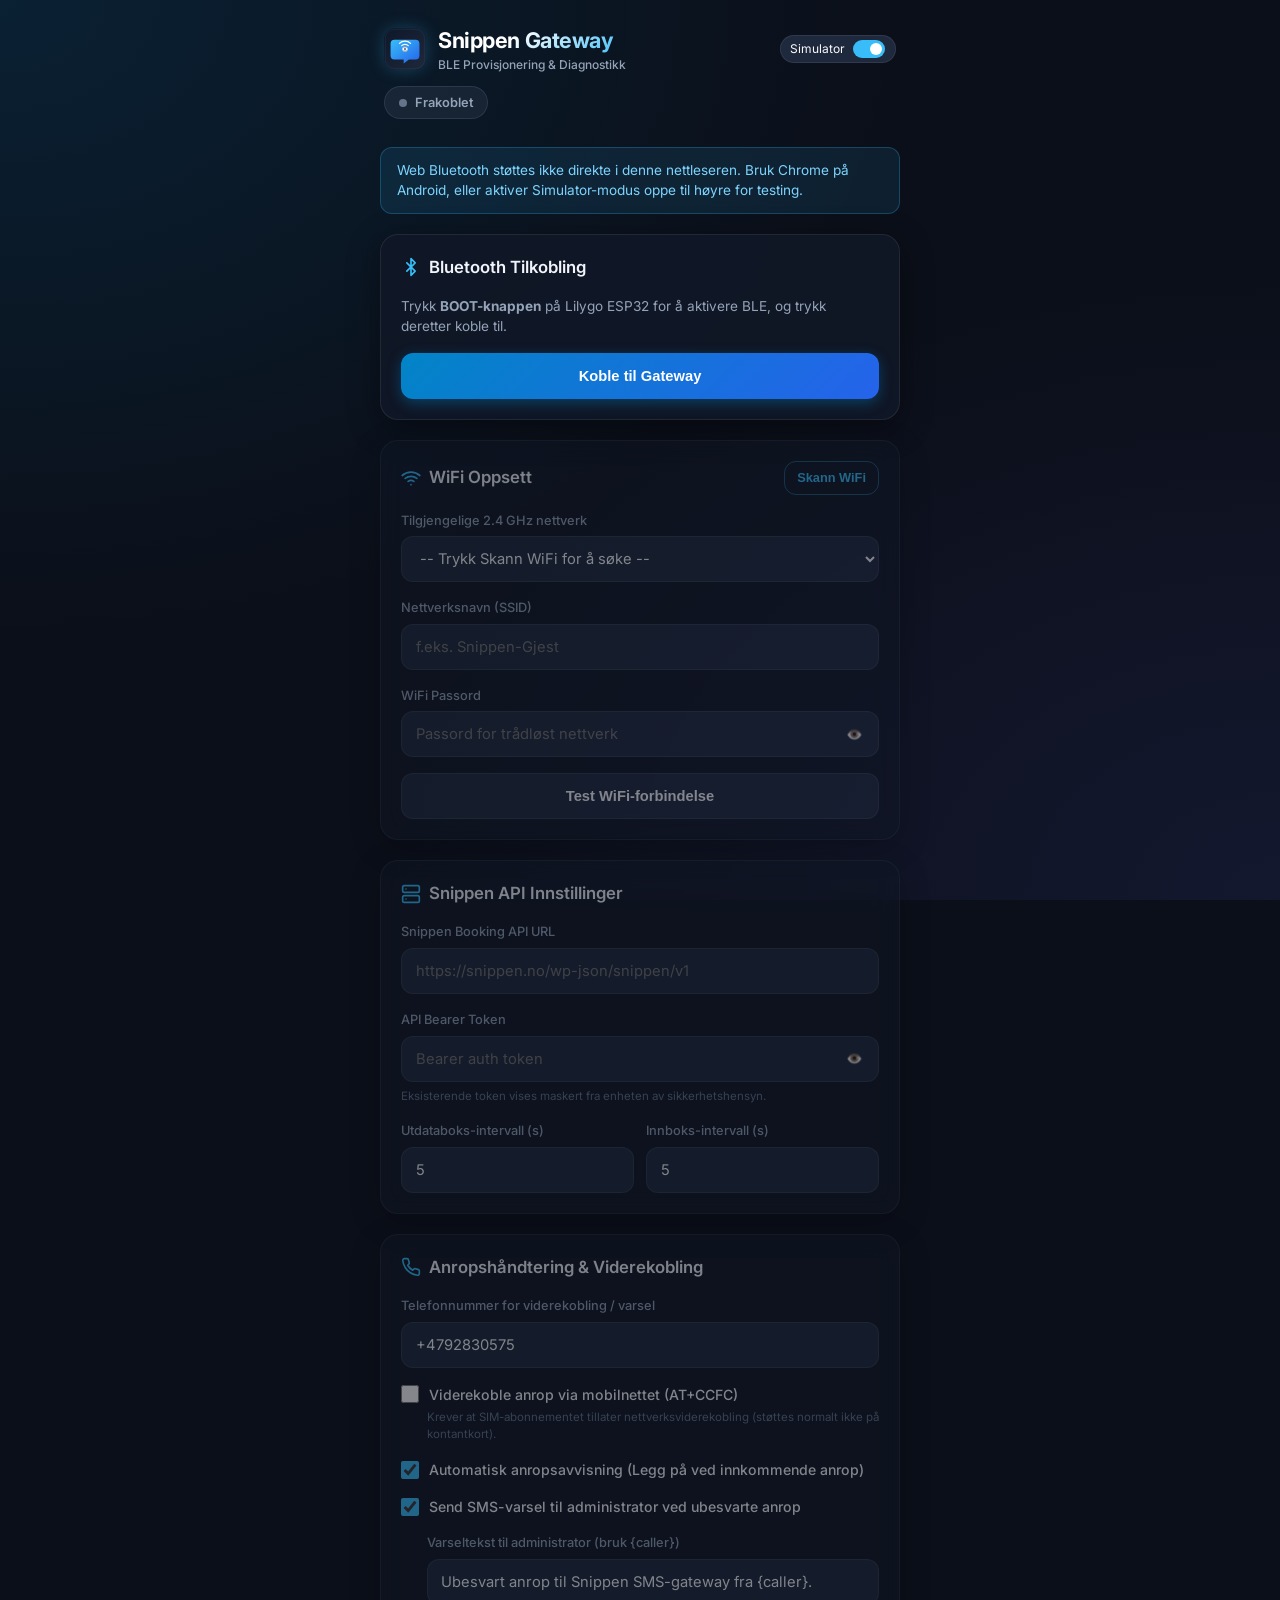
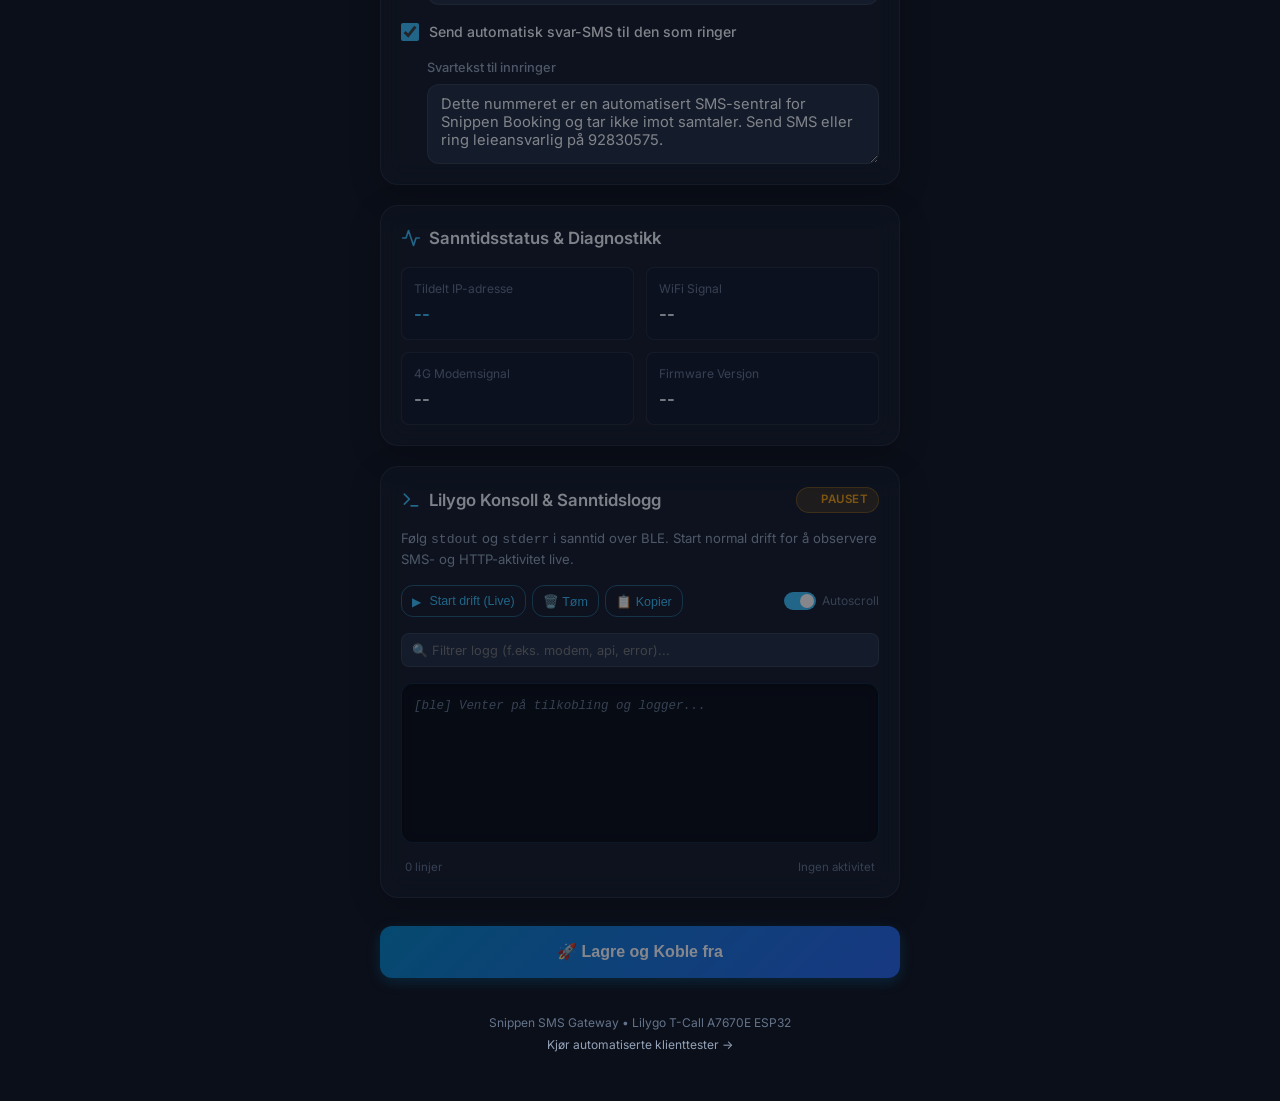
==== tools/web-config/index.html @ a87c0020 "(#113) Implement automatic call rejection and SMS alerts with Web Configurator support Add automatic" ====
<!DOCTYPE html>
<html lang="no">
<head>
  <meta charset="UTF-8">
  <meta name="viewport" content="width=device-width, initial-scale=1.0, maximum-scale=1.0, user-scalable=no">
  <meta name="theme-color" content="#0284c7">
  <meta name="description" content="Bluetooth Low Energy konfigurasjon og diagnostikk for Snippen SMS Gateway (Lilygo ESP32)">
  <meta name="apple-mobile-web-app-capable" content="yes">
  <meta name="apple-mobile-web-app-status-bar-style" content="black-translucent">
  <link rel="manifest" href="manifest.json">
  <link rel="icon" type="image/svg+xml" href="assets/icon.svg">
  <link rel="apple-touch-icon" href="assets/icon.svg">

  <link rel="preconnect" href="https://fonts.googleapis.com">
  <link rel="preconnect" href="https://fonts.gstatic.com" crossorigin>
  <link href="https://fonts.googleapis.com/css2?family=Inter:wght@400;500;600;700&display=swap" rel="stylesheet">

  <link rel="stylesheet" href="css/styles.css?v=0.31.5">
  <title>Snippen SMS Gateway | Konfigurasjon</title>
</head>
<body>

  <main class="app-container">
    <!-- Header -->
    <header class="app-header">
      <div class="header-top">
        <div class="brand">
          <img src="assets/icon.svg" alt="Snippen Logo" class="brand-icon">
          <div>
            <h1 class="brand-title">Snippen Gateway</h1>
            <div class="brand-subtitle">BLE Provisjonering & Diagnostikk</div>
          </div>
        </div>

        <!-- Simulator Mode Toggle -->
        <div class="mode-toggle-wrapper" title="Veksle mellom ekte Bluetooth og simulator">
          <span>Simulator</span>
          <label class="switch" for="simulator-toggle">
            <input type="checkbox" id="simulator-toggle">
            <span class="slider"></span>
          </label>
        </div>
      </div>

      <div class="status-pill disconnected" id="connection-pill">
        <span class="status-dot"></span>
        <span id="connection-label">Frakoblet</span>
      </div>
    </header>

    <!-- Global Feedback Banner -->
    <div id="feedback-banner" class="feedback-box">
      <span id="feedback-text">Melding</span>
    </div>

    <!-- Card 1: Connection -->
    <section class="card" id="card-connection">
      <div class="card-header">
        <h2 class="card-title">
          <svg width="20" height="20" viewBox="0 0 24 24" fill="none" stroke="currentColor" stroke-width="2" stroke-linecap="round" stroke-linejoin="round">
            <path d="M7 7l10 10-5 5V2l5 5L7 17"></path>
          </svg>
          Bluetooth Tilkobling
        </h2>
        <span id="device-mac" style="font-size: 0.75rem; color: var(--text-muted);"></span>
      </div>

      <p style="font-size: 0.85rem; color: var(--text-secondary);">
        Trykk <strong>BOOT-knappen</strong> på Lilygo ESP32 for å aktivere BLE, og trykk deretter koble til.
      </p>

      <div class="btn-row">
        <button type="button" class="btn btn-primary" id="btn-connect">
          <span class="spinner" id="spinner-connect"></span>
          <span id="btn-connect-text">Koble til Gateway</span>
        </button>
        <button type="button" class="btn btn-danger" id="btn-disconnect" style="display: none;">
          Koble fra
        </button>
      </div>
    </section>

    <!-- Card 2: WiFi Settings -->
    <section class="card" id="card-wifi" style="opacity: 0.5; pointer-events: none;">
      <div class="card-header">
        <h2 class="card-title">
          <svg width="20" height="20" viewBox="0 0 24 24" fill="none" stroke="currentColor" stroke-width="2" stroke-linecap="round" stroke-linejoin="round">
            <path d="M5 12.55a11 11 0 0 1 14.08 0"></path>
            <path d="M1.42 9a16 16 0 0 1 21.16 0"></path>
            <path d="M8.53 16.11a6 6 0 0 1 6.95 0"></path>
            <line x1="12" y1="20" x2="12.01" y2="20"></line>
          </svg>
          WiFi Oppsett
        </h2>
        <button type="button" class="btn btn-outline" id="btn-scan-wifi" style="height: 34px; padding: 0 0.75rem; font-size: 0.8rem;">
          <span class="spinner" id="spinner-scan"></span>
          <span>Skann WiFi</span>
        </button>
      </div>

      <div class="form-group">
        <label for="wifi-ssid-select">Tilgjengelige 2.4 GHz nettverk</label>
        <select id="wifi-ssid-select">
          <option value="">-- Trykk Skann WiFi for å søke --</option>
        </select>
      </div>

      <div class="form-group">
        <label for="wifi-ssid-manual">Nettverksnavn (SSID)</label>
        <input type="text" id="wifi-ssid-manual" placeholder="f.eks. Snippen-Gjest">
      </div>

      <div class="form-group">
        <label for="wifi-password">WiFi Passord</label>
        <div class="input-wrapper">
          <input type="password" id="wifi-password" placeholder="Passord for trådløst nettverk">
          <button type="button" class="toggle-password-btn" id="btn-toggle-wifi-pw" title="Vis/skjul passord">
            👁️
          </button>
        </div>
      </div>

      <button type="button" class="btn btn-secondary" id="btn-test-wifi">
        <span class="spinner" id="spinner-test"></span>
        <span>Test WiFi-forbindelse</span>
      </button>

      <div id="wifi-test-feedback" class="feedback-box">
        <span id="wifi-test-text"></span>
      </div>
    </section>

    <!-- Card 3: Gateway & API Settings -->
    <section class="card" id="card-api" style="opacity: 0.5; pointer-events: none;">
      <div class="card-header">
        <h2 class="card-title">
          <svg width="20" height="20" viewBox="0 0 24 24" fill="none" stroke="currentColor" stroke-width="2" stroke-linecap="round" stroke-linejoin="round">
            <rect x="2" y="2" width="20" height="8" rx="2" ry="2"></rect>
            <rect x="2" y="14" width="20" height="8" rx="2" ry="2"></rect>
            <line x1="6" y1="6" x2="6.01" y2="6"></line>
            <line x1="6" y1="18" x2="6.01" y2="18"></line>
          </svg>
          Snippen API Innstillinger
        </h2>
      </div>

      <div class="form-group">
        <label for="api-base-url">Snippen Booking API URL</label>
        <input type="text" id="api-base-url" placeholder="https://snippen.no/wp-json/snippen/v1">
      </div>

      <div class="form-group">
        <label for="api-token">API Bearer Token</label>
        <div class="input-wrapper">
          <input type="password" id="api-token" placeholder="Bearer auth token">
          <button type="button" class="toggle-password-btn" id="btn-toggle-api-token" title="Vis/skjul token">
            👁️
          </button>
        </div>
        <small style="font-size: 0.72rem; color: var(--text-muted);">
          Eksisterende token vises maskert fra enheten av sikkerhetshensyn.
        </small>
      </div>

      <div class="btn-row">
        <div class="form-group" style="flex: 1;">
          <label for="poll-interval">Utdataboks-intervall (s)</label>
          <input type="number" id="poll-interval" min="2" max="60" value="5">
        </div>
        <div class="form-group" style="flex: 1;">
          <label for="inbox-interval">Innboks-intervall (s)</label>
          <input type="number" id="inbox-interval" min="2" max="60" value="5">
        </div>
      </div>
    </section>

    <!-- Card 4: Call Handling & Forwarding -->
    <section class="card" id="card-calls" style="opacity: 0.5; pointer-events: none;">
      <div class="card-header">
        <h2 class="card-title">
          <svg width="20" height="20" viewBox="0 0 24 24" fill="none" stroke="currentColor" stroke-width="2" stroke-linecap="round" stroke-linejoin="round">
            <path d="M22 16.92v3a2 2 0 0 1-2.18 2 19.79 19.79 0 0 1-8.63-3.07 19.5 19.5 0 0 1-6-6 19.79 19.79 0 0 1-3.07-8.67A2 2 0 0 1 4.11 2h3a2 2 0 0 1 2 1.72 12.84 12.84 0 0 0 .7 2.81 2 2 0 0 1-.45 2.11L8.09 9.91a16 16 0 0 0 6 6l1.27-1.27a2 2 0 0 1 2.11-.45 12.84 12.84 0 0 0 2.81.7A2 2 0 0 1 22 16.92z"></path>
          </svg>
          Anropshåndtering & Viderekobling
        </h2>
      </div>

      <div class="form-group">
        <label for="call-forwarding-number">Telefonnummer for viderekobling / varsel</label>
        <input type="tel" id="call-forwarding-number" placeholder="+4792830575" value="+4792830575">
      </div>

      <div class="form-group" style="gap: 0.25rem;">
        <label class="checkbox-label" for="call-forwarding-enabled">
          <input type="checkbox" id="call-forwarding-enabled">
          <span>Viderekoble anrop via mobilnettet (AT+CCFC)</span>
        </label>
        <small style="font-size: 0.72rem; color: var(--text-muted); margin-left: 1.6rem;">
          Krever at SIM-abonnementet tillater nettverksviderekobling (støttes normalt ikke på kontantkort).
        </small>
      </div>

      <div class="form-group">
        <label class="checkbox-label" for="call-reject-enabled">
          <input type="checkbox" id="call-reject-enabled" checked>
          <span>Automatisk anropsavvisning (Legg på ved innkommende anrop)</span>
        </label>
      </div>

      <div class="form-group">
        <label class="checkbox-label" for="call-notify-admin-enabled">
          <input type="checkbox" id="call-notify-admin-enabled" checked>
          <span>Send SMS-varsel til administrator ved ubesvarte anrop</span>
        </label>
      </div>

      <div class="form-group" style="margin-left: 1.6rem;">
        <label for="call-notify-admin-text">Varseltekst til administrator (bruk {caller})</label>
        <input type="text" id="call-notify-admin-text" value="Ubesvart anrop til Snippen SMS-gateway fra {caller}.">
      </div>

      <div class="form-group">
        <label class="checkbox-label" for="call-reply-caller-enabled">
          <input type="checkbox" id="call-reply-caller-enabled" checked>
          <span>Send automatisk svar-SMS til den som ringer</span>
        </label>
      </div>

      <div class="form-group" style="margin-left: 1.6rem;">
        <label for="call-reply-caller-text">Svartekst til innringer</label>
        <textarea id="call-reply-caller-text" rows="3">Dette nummeret er en automatisert SMS-sentral for Snippen Booking og tar ikke imot samtaler. Send SMS eller ring leieansvarlig på 92830575.</textarea>
      </div>
    </section>

    <!-- Card 5: Telemetry -->
    <section class="card" id="card-telemetry" style="opacity: 0.5; pointer-events: none;">
      <div class="card-header">
        <h2 class="card-title">
          <svg width="20" height="20" viewBox="0 0 24 24" fill="none" stroke="currentColor" stroke-width="2" stroke-linecap="round" stroke-linejoin="round">
            <polyline points="22 12 18 12 15 21 9 3 6 12 2 12"></polyline>
          </svg>
          Sanntidsstatus & Diagnostikk
        </h2>
      </div>

      <div class="telemetry-grid">
        <div class="metric-card">
          <span class="metric-label">Tildelt IP-adresse</span>
          <span class="metric-val highlight" id="tel-ip">--</span>
        </div>
        <div class="metric-card">
          <span class="metric-label">WiFi Signal</span>
          <span class="metric-val" id="tel-wifi-rssi">--</span>
        </div>
        <div class="metric-card">
          <span class="metric-label">4G Modemsignal</span>
          <span class="metric-val" id="tel-cellular">--</span>
        </div>
        <div class="metric-card">
          <span class="metric-label">Firmware Versjon</span>
          <span class="metric-val" id="tel-version">--</span>
        </div>
      </div>
    </section>

    <!-- Card 5: Live Console & Logs -->
    <section class="card" id="card-console" style="opacity: 0.5; pointer-events: none;">
      <div class="card-header">
        <h2 class="card-title">
          <svg width="20" height="20" viewBox="0 0 24 24" fill="none" stroke="currentColor" stroke-width="2" stroke-linecap="round" stroke-linejoin="round">
            <polyline points="4 17 10 11 4 5"></polyline>
            <line x1="12" y1="19" x2="20" y2="19"></line>
          </svg>
          Lilygo Konsoll & Sanntidslogg
        </h2>
        <div class="console-status-pill" id="operations-status-pill">
          <span class="status-dot"></span>
          <span id="operations-status-label">Pauset</span>
        </div>
      </div>

      <p style="font-size: 0.82rem; color: var(--text-secondary); margin: 0;">
        Følg <code>stdout</code> og <code>stderr</code> i sanntid over BLE. Start normal drift for å observere SMS- og HTTP-aktivitet live.
      </p>

      <!-- Console Control Toolbar -->
      <div class="console-toolbar">
        <div class="btn-group-sm">
          <button type="button" class="btn btn-outline btn-sm" id="btn-toggle-operations" title="Start eller pause full gateway-drift i bakgrunnen">
            <span id="btn-operations-icon">▶</span>
            <span id="btn-operations-text">Start drift (Live)</span>
          </button>
          <button type="button" class="btn btn-outline btn-sm" id="btn-clear-logs" title="Tøm konsollvindu">
            🗑️ Tøm
          </button>
          <button type="button" class="btn btn-outline btn-sm" id="btn-copy-logs" title="Kopier logg til utklippstavle">
            📋 Kopier
          </button>
        </div>

        <div class="console-toggle-wrapper">
          <label class="switch switch-sm" for="autoscroll-toggle" title="Automatisk rulling til bunnen ved nye logglinjer">
            <input type="checkbox" id="autoscroll-toggle" checked>
            <span class="slider round"></span>
          </label>
          <span style="font-size: 0.75rem; color: var(--text-muted);">Autoscroll</span>
        </div>
      </div>

      <!-- Filter bar -->
      <div class="console-filter-wrapper">
        <input type="text" id="log-filter-input" class="console-filter-input" placeholder="🔍 Filtrer logg (f.eks. modem, api, error)...">
      </div>

      <!-- Terminal window -->
      <div class="terminal-box" id="terminal-container">
        <pre class="terminal-content" id="terminal-log-output"><span class="log-line log-dim">[ble] Venter på tilkobling og logger...</span></pre>
      </div>
      <div class="terminal-footer">
        <span id="log-counter" style="font-size: 0.72rem; color: var(--text-muted);">0 linjer</span>
        <span id="log-last-activity" style="font-size: 0.72rem; color: var(--text-muted);">Ingen aktivitet</span>
      </div>
    </section>

    <!-- Action Bar -->
    <div id="action-bar" style="opacity: 0.5; pointer-events: none; margin-top: 0.5rem;">
      <button type="button" class="btn btn-primary btn-block" id="btn-apply-exit" style="height: 52px; font-size: 1rem;">
        <span class="spinner" id="spinner-apply"></span>
        <span>🚀 Lagre og Koble fra</span>
      </button>
    </div>

    <footer class="app-footer">
      <p>Snippen SMS Gateway &bull; Lilygo T-Call A7670E ESP32</p>
      <p style="margin-top: 0.25rem;">
        <a href="test/test.html" target="_blank">Kjør automatiserte klienttester &rarr;</a>
      </p>
    </footer>
  </main>

  <script type="module" src="js/app.js?v=0.31.5"></script>
</body>
</html>
---- tools/web-config/css/styles.css ----
:root {
  --bg-main: #0b0f19;
  --bg-card: rgba(17, 24, 39, 0.85);
  --bg-card-hover: rgba(24, 32, 51, 0.95);
  --bg-input: #1f293d;
  --border-subtle: rgba(255, 255, 255, 0.08);
  --border-focus: #38bdf8;

  --text-primary: #f8fafc;
  --text-secondary: #94a3b8;
  --text-muted: #64748b;

  --accent-blue: #0284c7;
  --accent-cyan: #38bdf8;
  --accent-cyan-glow: rgba(56, 189, 248, 0.25);
  --success: #10b981;
  --success-bg: rgba(16, 185, 129, 0.15);
  --warning: #f59e0b;
  --warning-bg: rgba(245, 158, 11, 0.15);
  --danger: #ef4444;
  --danger-bg: rgba(239, 68, 68, 0.15);

  --radius-sm: 8px;
  --radius-md: 12px;
  --radius-lg: 18px;
  --radius-full: 9999px;

  --shadow-card: 0 8px 32px 0 rgba(0, 0, 0, 0.37);
  --shadow-btn: 0 4px 14px 0 rgba(2, 132, 199, 0.39);
  --transition-fast: 0.2s cubic-bezier(0.4, 0, 0.2, 1);
}

* {
  box-sizing: border-box;
  margin: 0;
  padding: 0;
  -webkit-tap-highlight-color: transparent;
}

body {
  font-family: 'Inter', -apple-system, BlinkMacSystemFont, 'Segoe UI', Roboto, sans-serif;
  background-color: var(--bg-main);
  background-image:
    radial-gradient(at 0% 0%, rgba(2, 132, 199, 0.15) 0px, transparent 50%),
    radial-gradient(at 100% 100%, rgba(99, 102, 241, 0.1) 0px, transparent 50%);
  background-attachment: fixed;
  color: var(--text-primary);
  min-height: 100vh;
  display: flex;
  flex-direction: column;
  align-items: center;
  padding: 1rem 1rem 3rem 1rem;
  line-height: 1.5;
}

.app-container {
  width: 100%;
  max-width: 520px;
  display: flex;
  flex-direction: column;
  gap: 1.25rem;
}

/* Header */
.app-header {
  display: flex;
  flex-direction: column;
  gap: 0.75rem;
  padding: 0.5rem 0.25rem;
}

.header-top {
  display: flex;
  justify-content: space-between;
  align-items: center;
}

.brand {
  display: flex;
  align-items: center;
  gap: 0.75rem;
}

.brand-icon {
  width: 42px;
  height: 42px;
  border-radius: var(--radius-md);
  box-shadow: 0 0 16px var(--accent-cyan-glow);
}

.brand-title {
  font-size: 1.35rem;
  font-weight: 700;
  letter-spacing: -0.02em;
  background: linear-gradient(135deg, #ffffff 40%, var(--accent-cyan));
  -webkit-background-clip: text;
  background-clip: text;
  -webkit-text-fill-color: transparent;
}

.brand-subtitle {
  font-size: 0.75rem;
  color: var(--text-secondary);
  font-weight: 500;
}

/* Mode Switcher Toggle */
.mode-toggle-wrapper {
  display: flex;
  align-items: center;
  gap: 0.5rem;
  background: var(--bg-input);
  padding: 0.25rem 0.6rem;
  border-radius: var(--radius-full);
  border: 1px solid var(--border-subtle);
  font-size: 0.75rem;
}

.switch {
  position: relative;
  display: inline-block;
  width: 32px;
  height: 18px;
}

.switch input {
  opacity: 0;
  width: 0;
  height: 0;
}

.slider {
  position: absolute;
  cursor: pointer;
  top: 0; left: 0; right: 0; bottom: 0;
  background-color: var(--text-muted);
  transition: var(--transition-fast);
  border-radius: var(--radius-full);
}

.slider:before {
  position: absolute;
  content: "";
  height: 12px;
  width: 12px;
  left: 3px;
  bottom: 3px;
  background-color: white;
  transition: var(--transition-fast);
  border-radius: 50%;
}

input:checked + .slider {
  background-color: var(--accent-cyan);
}

input:checked + .slider:before {
  transform: translateX(14px);
}

/* Status Banner */
.status-pill {
  display: inline-flex;
  align-items: center;
  gap: 0.5rem;
  padding: 0.35rem 0.85rem;
  border-radius: var(--radius-full);
  font-size: 0.8rem;
  font-weight: 600;
  width: fit-content;
  border: 1px solid transparent;
}

.status-dot {
  width: 8px;
  height: 8px;
  border-radius: 50%;
}

.status-pill.disconnected {
  background: rgba(100, 116, 139, 0.15);
  color: var(--text-secondary);
  border-color: rgba(100, 116, 139, 0.25);
}
.status-pill.disconnected .status-dot { background: var(--text-muted); }

.status-pill.connecting {
  background: var(--warning-bg);
  color: #fcd34d;
  border-color: rgba(245, 158, 11, 0.3);
}
.status-pill.connecting .status-dot {
  background: var(--warning);
  animation: pulse 1.5s infinite;
}

.status-pill.connected {
  background: var(--success-bg);
  color: #6ee7b7;
  border-color: rgba(16, 185, 129, 0.3);
}
.status-pill.connected .status-dot {
  background: var(--success);
  box-shadow: 0 0 8px #10b981;
}

@keyframes pulse {
  0%, 100% { opacity: 1; transform: scale(1); }
  50% { opacity: 0.4; transform: scale(0.85); }
}

/* Cards */
.card {
  background: var(--bg-card);
  backdrop-filter: blur(12px);
  -webkit-backdrop-filter: blur(12px);
  border: 1px solid var(--border-subtle);
  border-radius: var(--radius-lg);
  padding: 1.25rem;
  box-shadow: var(--shadow-card);
  display: flex;
  flex-direction: column;
  gap: 1rem;
  transition: border-color var(--transition-fast), background var(--transition-fast);
}

.card-header {
  display: flex;
  justify-content: space-between;
  align-items: center;
}

.card-title {
  font-size: 1.05rem;
  font-weight: 600;
  display: flex;
  align-items: center;
  gap: 0.5rem;
  color: #f1f5f9;
}

.card-title svg {
  color: var(--accent-cyan);
}

/* Form Controls */
.form-group {
  display: flex;
  flex-direction: column;
  gap: 0.4rem;
}

label {
  font-size: 0.8rem;
  font-weight: 500;
  color: var(--text-secondary);
}

.input-wrapper {
  position: relative;
  display: flex;
  align-items: center;
}

input[type="text"],
input[type="password"],
input[type="number"],
input[type="tel"],
textarea,
select {
  width: 100%;
  height: 46px;
  background: var(--bg-input);
  border: 1px solid var(--border-subtle);
  border-radius: var(--radius-md);
  color: var(--text-primary);
  padding: 0 0.85rem;
  font-size: 0.92rem;
  font-family: inherit;
  transition: all var(--transition-fast);
}

textarea {
  height: auto;
  min-height: 80px;
  padding: 0.65rem 0.85rem;
  resize: vertical;
}

input:focus, textarea:focus, select:focus {
  outline: none;
  border-color: var(--border-focus);
  box-shadow: 0 0 0 3px var(--accent-cyan-glow);
}

.checkbox-label {
  display: flex;
  align-items: center;
  gap: 0.65rem;
  font-size: 0.88rem;
  color: var(--text-primary);
  cursor: pointer;
}

.checkbox-label input[type="checkbox"] {
  width: 18px;
  height: 18px;
  accent-color: var(--accent-cyan, #0284c7);
  cursor: pointer;
}

.toggle-password-btn {
  position: absolute;
  right: 8px;
  background: none;
  border: none;
  color: var(--text-muted);
  cursor: pointer;
  padding: 8px;
  display: flex;
  align-items: center;
}

.toggle-password-btn:hover {
  color: var(--text-primary);
}

/* Buttons */
.btn {
  display: inline-flex;
  align-items: center;
  justify-content: center;
  gap: 0.5rem;
  height: 46px;
  padding: 0 1.25rem;
  font-size: 0.92rem;
  font-weight: 600;
  border-radius: var(--radius-md);
  border: none;
  cursor: pointer;
  transition: all var(--transition-fast);
}

.btn-primary {
  background: linear-gradient(135deg, var(--accent-blue), #2563eb);
  color: #ffffff;
  box-shadow: var(--shadow-btn);
}

.btn-primary:hover:not(:disabled) {
  background: linear-gradient(135deg, #0ea5e9, #3b82f6);
  transform: translateY(-1px);
}

.btn-secondary {
  background: var(--bg-input);
  color: var(--text-primary);
  border: 1px solid var(--border-subtle);
}

.btn-secondary:hover:not(:disabled) {
  background: #28354f;
  border-color: rgba(255, 255, 255, 0.15);
}

.btn-outline {
  background: transparent;
  color: var(--accent-cyan);
  border: 1px solid rgba(56, 189, 248, 0.4);
}

.btn-outline:hover:not(:disabled) {
  background: var(--accent-cyan-glow);
  border-color: var(--accent-cyan);
}

.btn-danger {
  background: rgba(239, 68, 68, 0.15);
  color: #fca5a5;
  border: 1px solid rgba(239, 68, 68, 0.3);
}

.btn-danger:hover:not(:disabled) {
  background: rgba(239, 68, 68, 0.25);
}

.btn:disabled {
  opacity: 0.5;
  cursor: not-allowed;
  transform: none !important;
  box-shadow: none !important;
}

.btn-block {
  width: 100%;
}

/* Action Rows */
.btn-row {
  display: flex;
  gap: 0.75rem;
}

.btn-row .btn {
  flex: 1;
}

/* Telemetry Grid */
.telemetry-grid {
  display: grid;
  grid-template-columns: 1fr 1fr;
  gap: 0.75rem;
}

.metric-card {
  background: rgba(15, 23, 42, 0.6);
  border: 1px solid var(--border-subtle);
  border-radius: var(--radius-sm);
  padding: 0.75rem;
  display: flex;
  flex-direction: column;
  gap: 0.25rem;
}

.metric-label {
  font-size: 0.75rem;
  color: var(--text-muted);
}

.metric-val {
  font-size: 1.05rem;
  font-weight: 700;
  color: #e2e8f0;
}

.metric-val.highlight {
  color: var(--accent-cyan);
}

/* RSSI Signal Bars */
.rssi-bars {
  display: inline-flex;
  align-items: flex-end;
  gap: 2px;
  height: 14px;
}

.rssi-bar {
  width: 3px;
  background: var(--text-muted);
  border-radius: 1px;
}
.rssi-bar:nth-child(1) { height: 4px; }
.rssi-bar:nth-child(2) { height: 7px; }
.rssi-bar:nth-child(3) { height: 10px; }
.rssi-bar:nth-child(4) { height: 14px; }

.rssi-bars.lvl-1 .rssi-bar:nth-child(1) { background: var(--success); }
.rssi-bars.lvl-2 .rssi-bar:nth-child(1),
.rssi-bars.lvl-2 .rssi-bar:nth-child(2) { background: var(--success); }
.rssi-bars.lvl-3 .rssi-bar:nth-child(1),
.rssi-bars.lvl-3 .rssi-bar:nth-child(2),
.rssi-bars.lvl-3 .rssi-bar:nth-child(3) { background: var(--success); }
.rssi-bars.lvl-4 .rssi-bar { background: var(--success); }

/* Notice / Feedback Banner */
.feedback-box {
  padding: 0.75rem 1rem;
  border-radius: var(--radius-md);
  font-size: 0.85rem;
  display: none;
  align-items: center;
  gap: 0.5rem;
}

.feedback-box.show {
  display: flex;
}

.feedback-box.info {
  background: rgba(56, 189, 248, 0.1);
  color: #7dd3fc;
  border: 1px solid rgba(56, 189, 248, 0.25);
}

.feedback-box.success {
  background: var(--success-bg);
  color: #6ee7b7;
  border: 1px solid rgba(16, 185, 129, 0.25);
}

.feedback-box.error {
  background: var(--danger-bg);
  color: #fca5a5;
  border: 1px solid rgba(239, 68, 68, 0.25);
}

/* Spinner */
.spinner {
  width: 16px;
  height: 16px;
  border: 2px solid rgba(255, 255, 255, 0.3);
  border-top-color: #ffffff;
  border-radius: 50%;
  animation: spin 0.8s linear infinite;
  display: none;
}

.spinner.active {
  display: inline-block;
}

@keyframes spin {
  to { transform: rotate(360deg); }
}

/* Footer */
.app-footer {
  text-align: center;
  font-size: 0.75rem;
  color: var(--text-muted);
  margin-top: 1rem;
}

.app-footer a {
  color: var(--text-secondary);
  text-decoration: none;
}

.app-footer a:hover {
  color: var(--accent-cyan);
}

/* Card 5: Console & Terminal Styles */
.console-status-pill {
  display: inline-flex;
  align-items: center;
  gap: 0.4rem;
  padding: 0.2rem 0.6rem;
  border-radius: var(--radius-full);
  font-size: 0.72rem;
  font-weight: 600;
  text-transform: uppercase;
  letter-spacing: 0.05em;
  background: rgba(245, 158, 11, 0.15);
  color: var(--warning);
  border: 1px solid rgba(245, 158, 11, 0.3);
}

.console-status-pill.running {
  background: var(--success-bg);
  color: var(--success);
  border-color: rgba(16, 185, 129, 0.3);
}

.console-status-pill.running .status-dot {
  background: var(--success);
  box-shadow: 0 0 6px #10b981;
}

.console-toolbar {
  display: flex;
  justify-content: space-between;
  align-items: center;
  flex-wrap: wrap;
  gap: 0.5rem;
}

.btn-group-sm {
  display: flex;
  gap: 0.35rem;
  align-items: center;
}

.btn-sm {
  height: 32px;
  padding: 0 0.65rem;
  font-size: 0.78rem;
  font-weight: 500;
}

.console-toggle-wrapper {
  display: flex;
  align-items: center;
  gap: 0.4rem;
}

.switch-sm {
  width: 32px;
  height: 18px;
}

.switch-sm .slider:before {
  height: 14px;
  width: 14px;
  left: 2px;
  bottom: 2px;
}

.switch-sm input:checked + .slider:before {
  transform: translateX(14px);
}

.console-filter-wrapper {
  width: 100%;
}

.console-filter-input {
  height: 34px !important;
  font-size: 0.8rem !important;
  padding: 0 0.65rem !important;
  border-radius: var(--radius-sm) !important;
}

.terminal-box {
  background: #050811;
  border: 1px solid rgba(56, 189, 248, 0.15);
  border-radius: var(--radius-md);
  box-shadow: inset 0 2px 8px rgba(0, 0, 0, 0.6);
  padding: 0.75rem;
  max-height: 280px;
  min-height: 160px;
  overflow-y: auto;
  overflow-x: hidden;
  font-family: 'Fira Code', 'JetBrains Mono', 'Consolas', monospace;
  font-size: 0.78rem;
  line-height: 1.45;
  scrollbar-width: thin;
  scrollbar-color: rgba(56, 189, 248, 0.3) transparent;
}

.terminal-box::-webkit-scrollbar {
  width: 6px;
}

.terminal-box::-webkit-scrollbar-thumb {
  background: rgba(56, 189, 248, 0.25);
  border-radius: var(--radius-full);
}

.terminal-content {
  margin: 0;
  white-space: pre-wrap;
  word-break: break-word;
  color: #e2e8f0;
}

.log-line {
  display: block;
  padding: 1px 0;
  transition: background 0.1s ease;
}

.log-line:hover {
  background: rgba(255, 255, 255, 0.04);
}

.log-tag {
  display: inline-block;
  padding: 0 4px;
  border-radius: 3px;
  font-weight: 600;
  margin-right: 4px;
}

.log-tag-main { background: rgba(56, 189, 248, 0.15); color: #38bdf8; }
.log-tag-wifi { background: rgba(16, 185, 129, 0.15); color: #34d399; }
.log-tag-modem { background: rgba(168, 85, 247, 0.15); color: #c084fc; }
.log-tag-api { background: rgba(245, 158, 11, 0.15); color: #fbbf24; }
.log-tag-sms { background: rgba(236, 72, 153, 0.15); color: #f472b6; }
.log-tag-ble { background: rgba(59, 130, 246, 0.15); color: #60a5fa; }
.log-tag-heartbeat { background: rgba(14, 165, 233, 0.15); color: #38bdf8; }
.log-tag-error { background: rgba(239, 68, 68, 0.2); color: #f87171; font-weight: 700; }
.log-tag-warn { background: rgba(245, 158, 11, 0.2); color: #fcd34d; font-weight: 600; }

.log-dim {
  color: var(--text-muted);
  font-style: italic;
}

.terminal-footer {
  display: flex;
  justify-content: space-between;
  align-items: center;
  padding: 0 0.25rem;
}
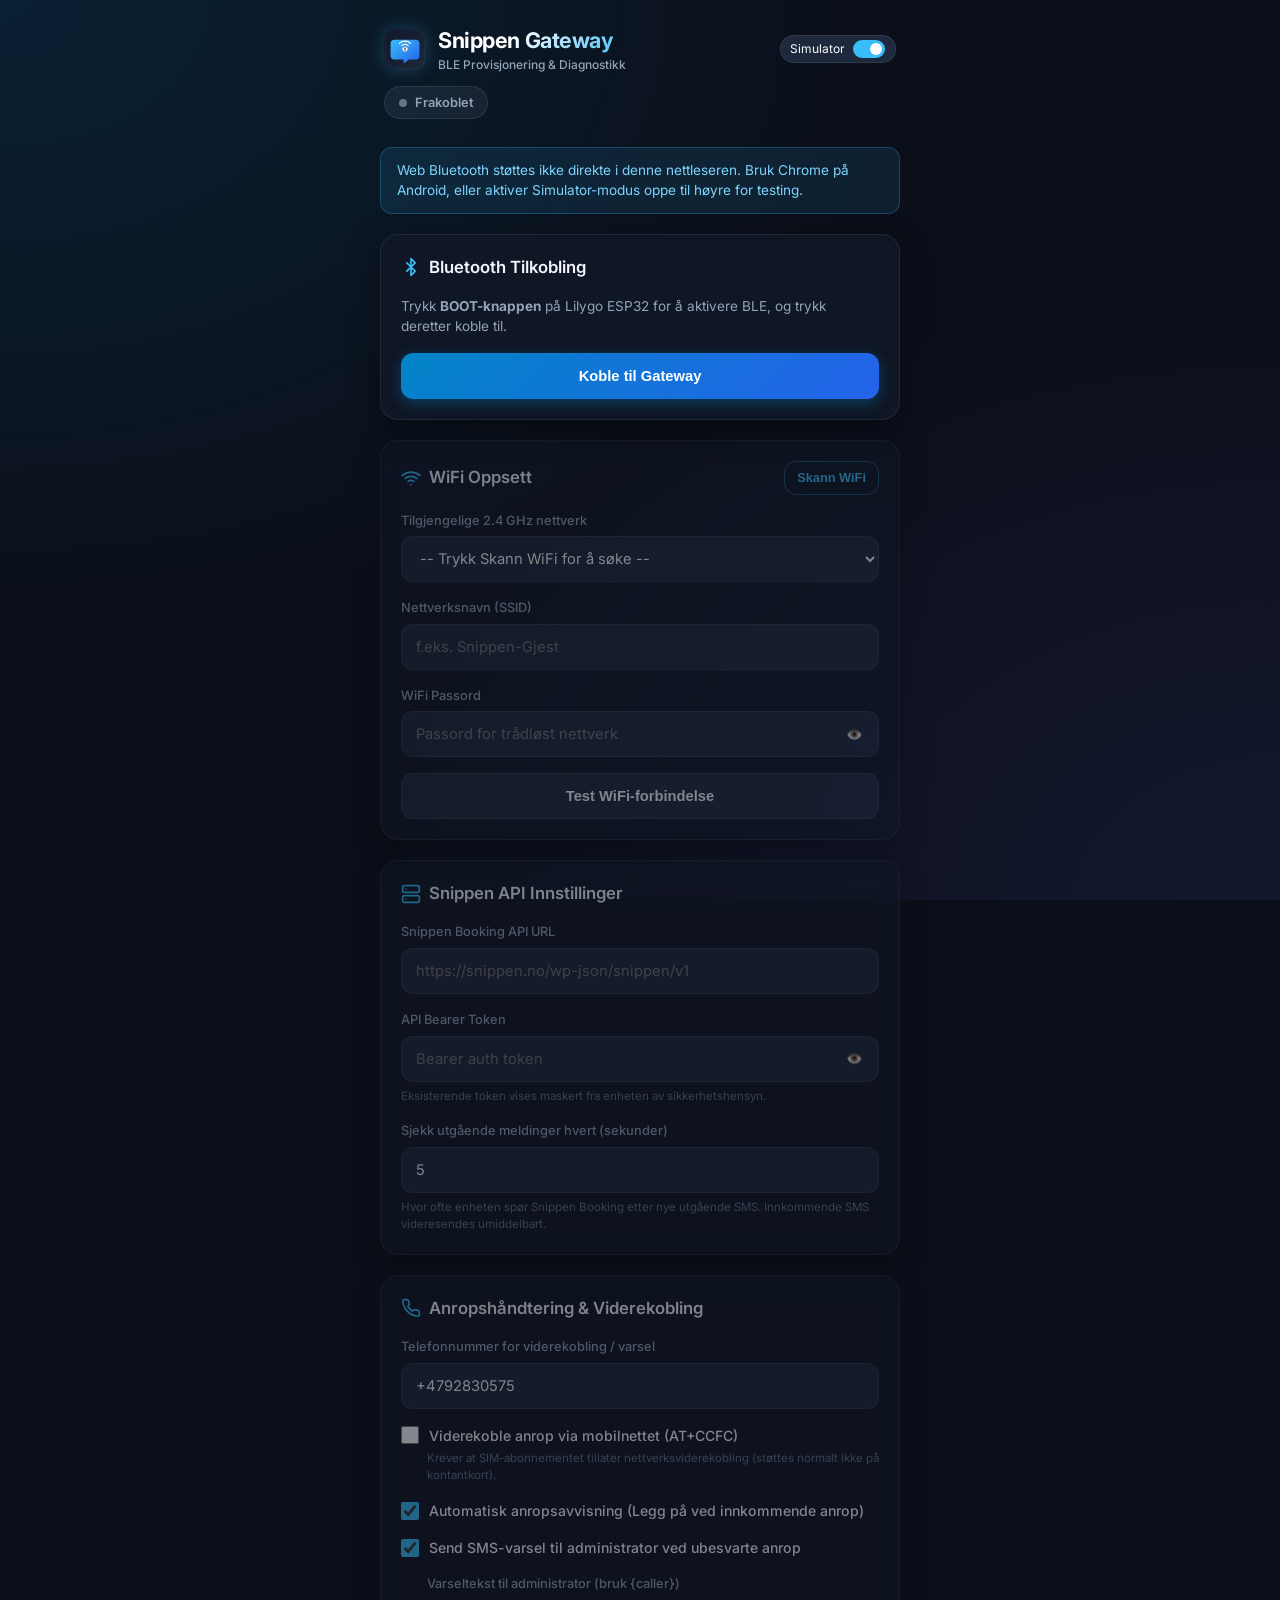
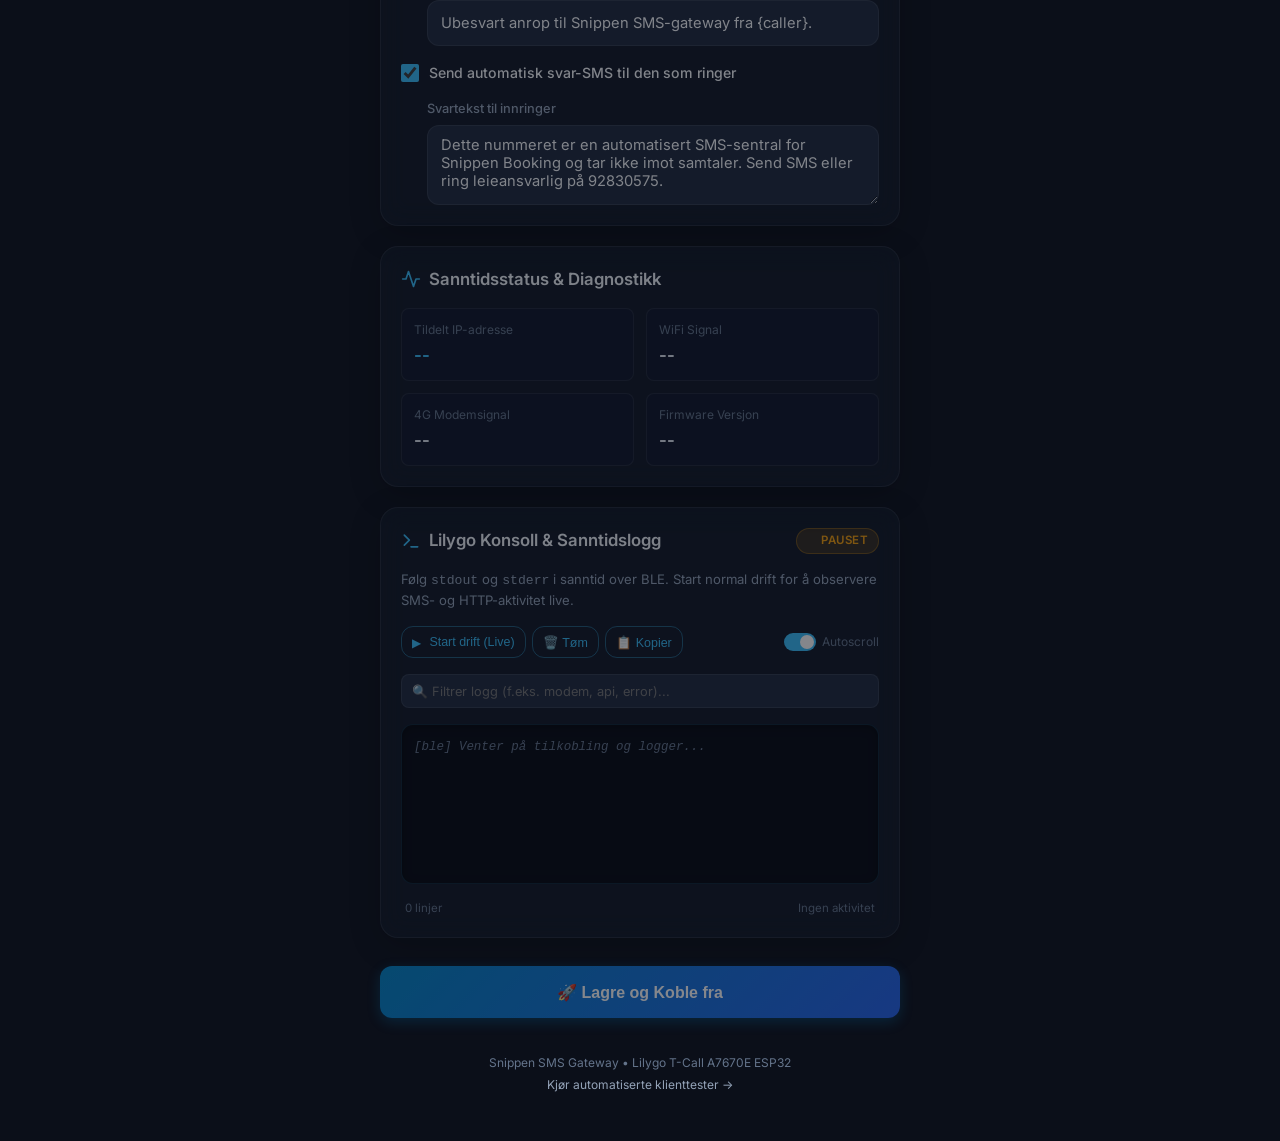
==== commit 196043f7: "(#115) Implement event-driven inbound SMS (AT+CNMI) and streamline inbox interval config" ====
--- a/tools/web-config/index.html
+++ b/tools/web-config/index.html
@@ -162,15 +162,12 @@
         </small>
       </div>
 
-      <div class="btn-row">
-        <div class="form-group" style="flex: 1;">
-          <label for="poll-interval">Utdataboks-intervall (s)</label>
-          <input type="number" id="poll-interval" min="2" max="60" value="5">
-        </div>
-        <div class="form-group" style="flex: 1;">
-          <label for="inbox-interval">Innboks-intervall (s)</label>
-          <input type="number" id="inbox-interval" min="2" max="60" value="5">
-        </div>
+      <div class="form-group">
+        <label for="poll-interval">Sjekk utgående meldinger hvert (sekunder)</label>
+        <input type="number" id="poll-interval" min="2" max="60" value="5">
+        <small style="font-size: 0.72rem; color: var(--text-muted);">
+          Hvor ofte enheten spør Snippen Booking etter nye utgående SMS. Innkommende SMS videresendes umiddelbart.
+        </small>
       </div>
     </section>
 
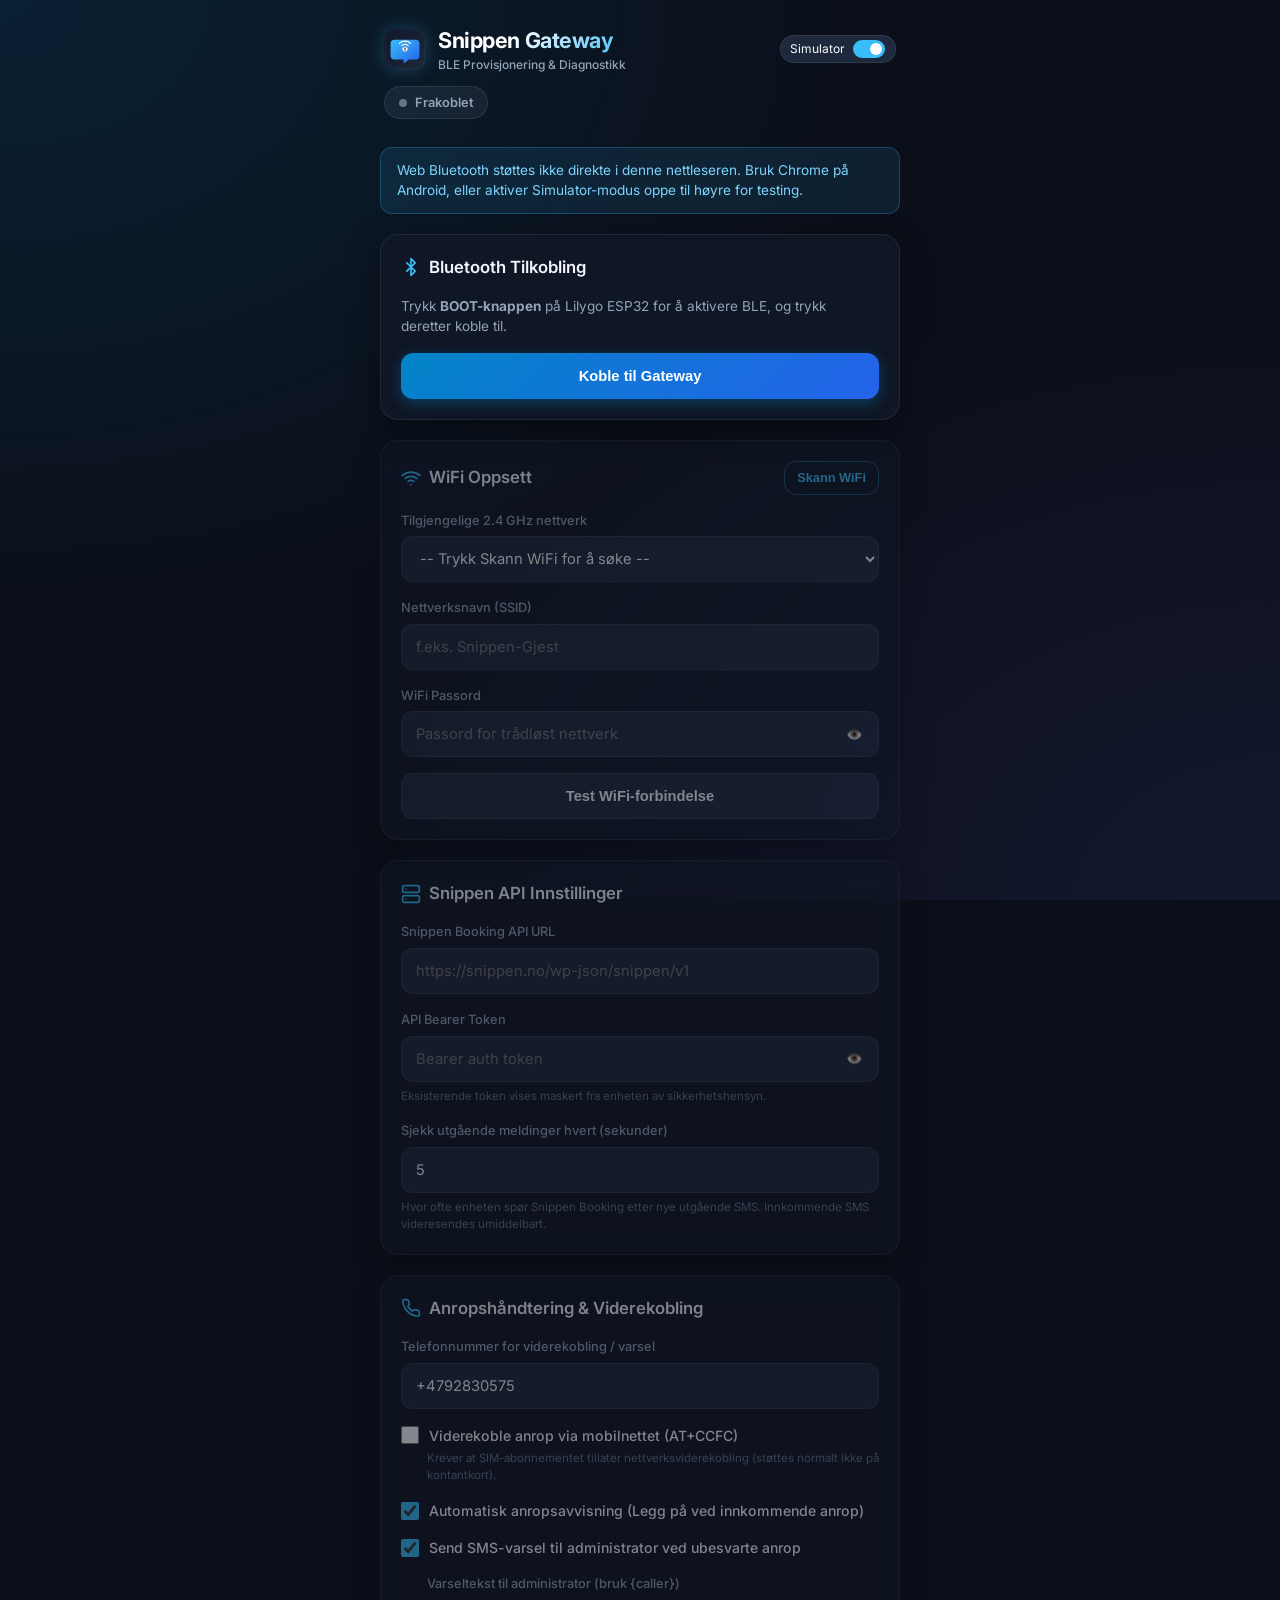
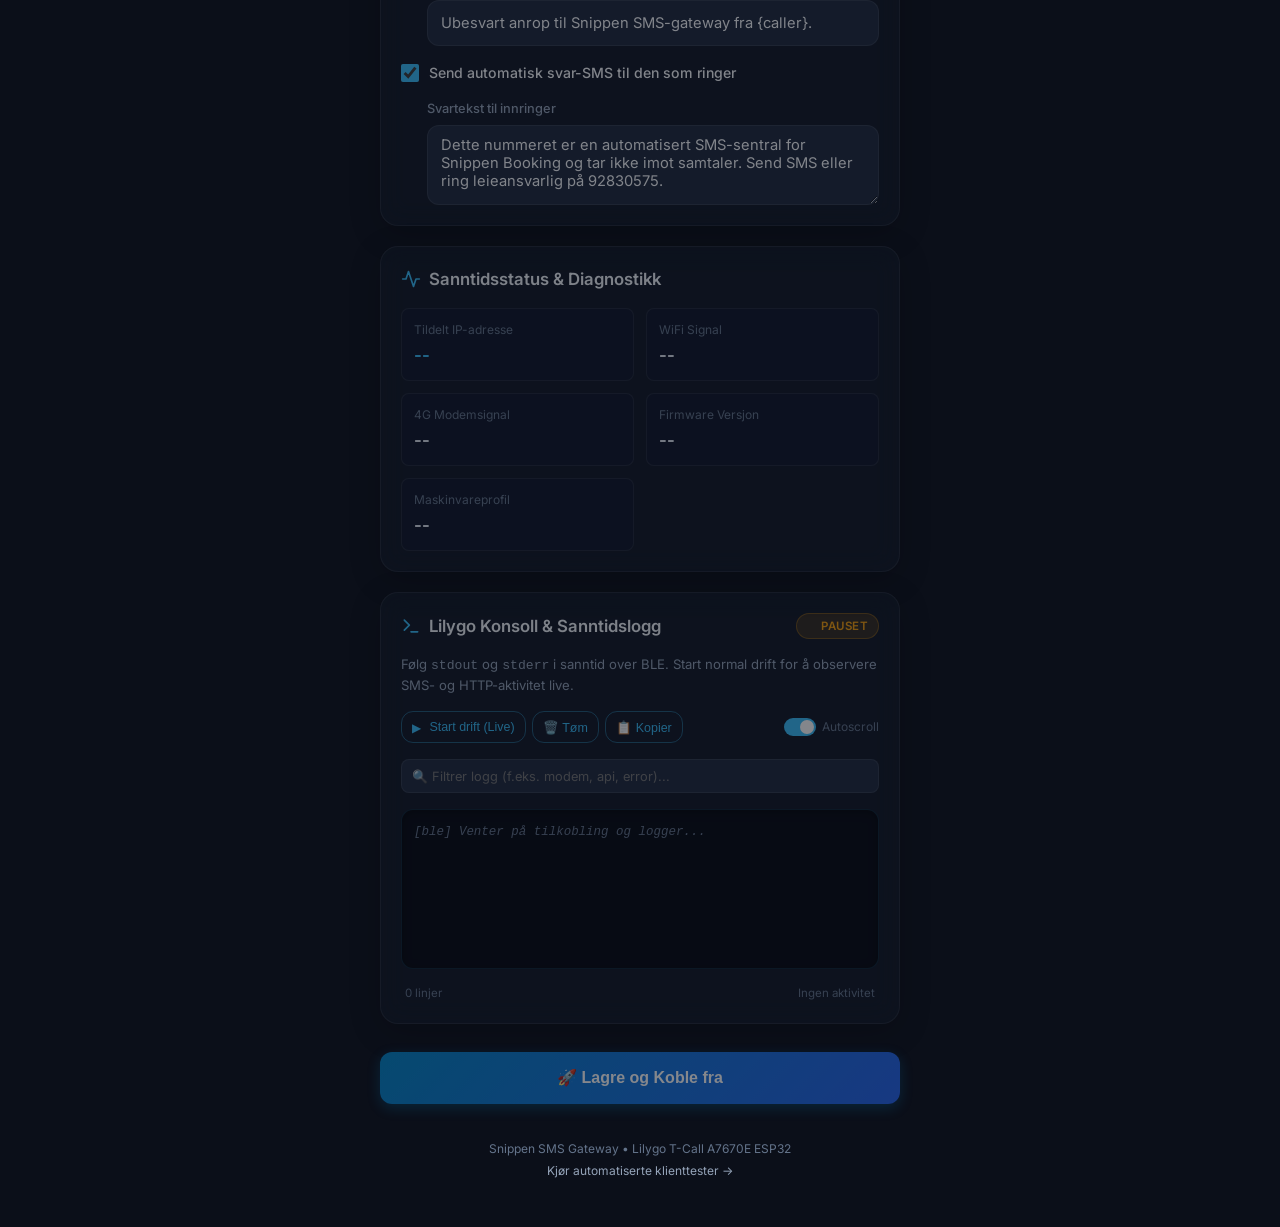
==== commit f2e40f20: "(#127) Implement firmware hardware profiles and version management" ====
--- a/tools/web-config/index.html
+++ b/tools/web-config/index.html
@@ -257,6 +257,10 @@
           <span class="metric-label">Firmware Versjon</span>
           <span class="metric-val" id="tel-version">--</span>
         </div>
+        <div class="metric-card">
+          <span class="metric-label">Maskinvareprofil</span>
+          <span class="metric-val" id="tel-board-profile">--</span>
+        </div>
       </div>
     </section>
 
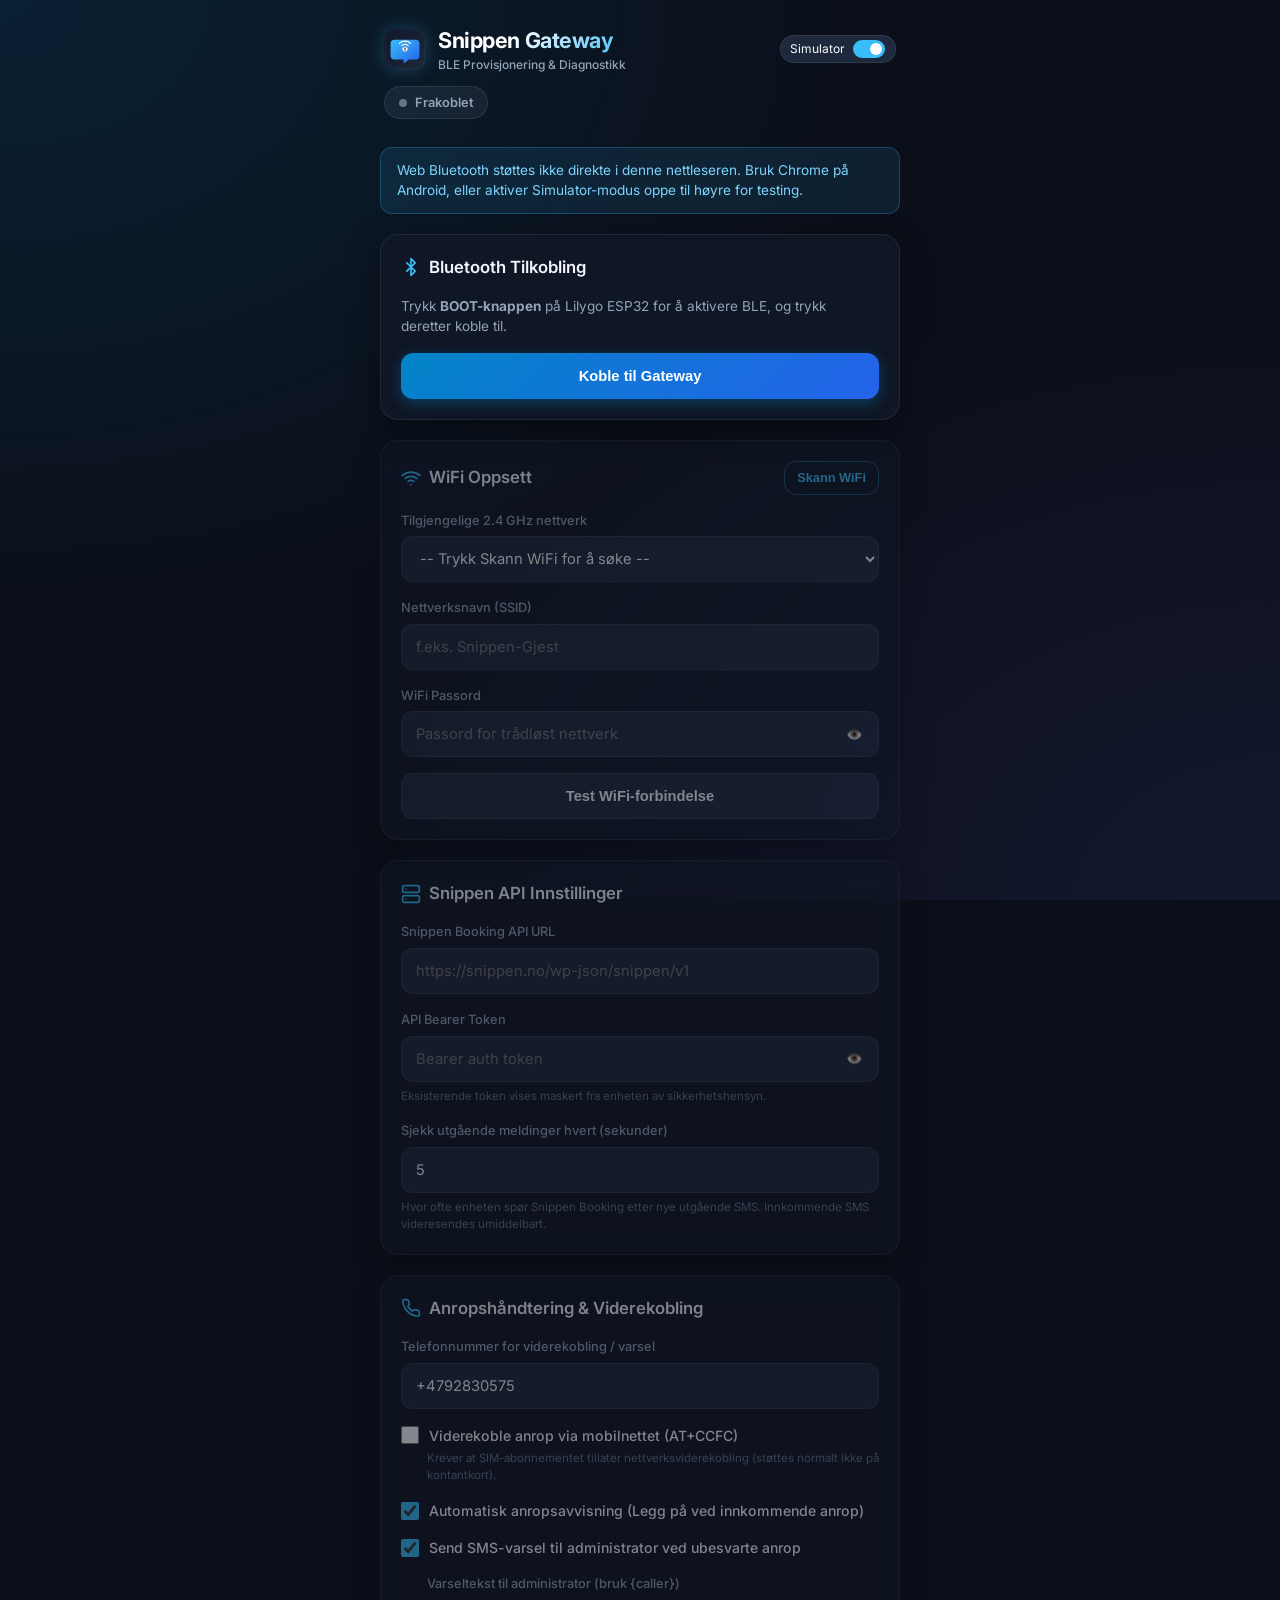
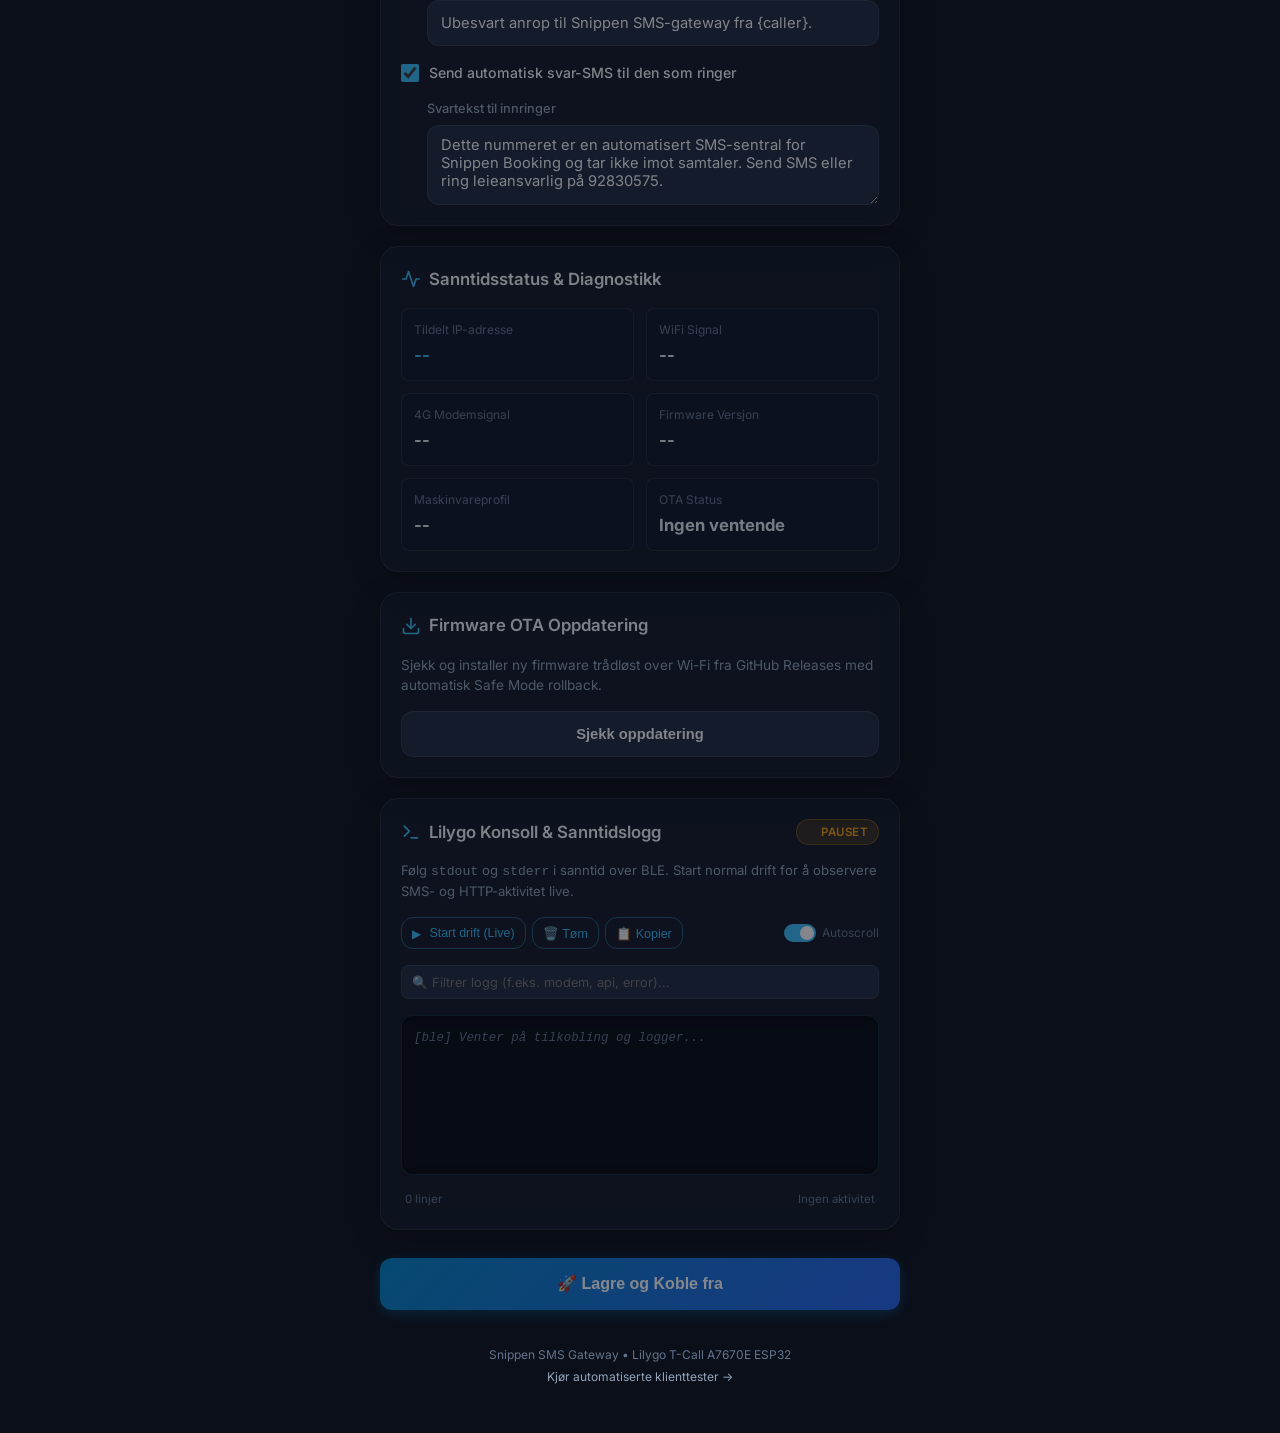
==== commit 06df3f9b: "(#129) Add OTA status telemetry and update controls to Web Configurator" ====
--- a/tools/web-config/index.html
+++ b/tools/web-config/index.html
@@ -261,6 +261,43 @@
           <span class="metric-label">Maskinvareprofil</span>
           <span class="metric-val" id="tel-board-profile">--</span>
         </div>
+        <div class="metric-card">
+          <span class="metric-label">OTA Status</span>
+          <span class="metric-val" id="tel-ota">Ingen ventende</span>
+        </div>
+      </div>
+    </section>
+
+    <!-- Card: Firmware OTA Update -->
+    <section class="card" id="card-ota" style="opacity: 0.5; pointer-events: none;">
+      <div class="card-header">
+        <h2 class="card-title">
+          <svg width="20" height="20" viewBox="0 0 24 24" fill="none" stroke="currentColor" stroke-width="2" stroke-linecap="round" stroke-linejoin="round">
+            <path d="M21 15v4a2 2 0 0 1-2 2H5a2 2 0 0 1-2-2v-4"></path>
+            <polyline points="7 10 12 15 17 10"></polyline>
+            <line x1="12" y1="15" x2="12" y2="3"></line>
+          </svg>
+          Firmware OTA Oppdatering
+        </h2>
+      </div>
+
+      <p style="font-size: 0.85rem; color: var(--text-secondary);">
+        Sjekk og installer ny firmware trådløst over Wi-Fi fra GitHub Releases med automatisk Safe Mode rollback.
+      </p>
+
+      <div class="btn-row">
+        <button type="button" class="btn btn-secondary" id="btn-check-ota">
+          <span class="spinner" id="spinner-check-ota"></span>
+          <span>Sjekk oppdatering</span>
+        </button>
+        <button type="button" class="btn btn-primary" id="btn-start-ota" style="display: none;">
+          <span class="spinner" id="spinner-start-ota"></span>
+          <span>Start OTA-oppdatering</span>
+        </button>
+      </div>
+
+      <div id="ota-feedback" class="feedback-box">
+        <span id="ota-feedback-text"></span>
       </div>
     </section>
 
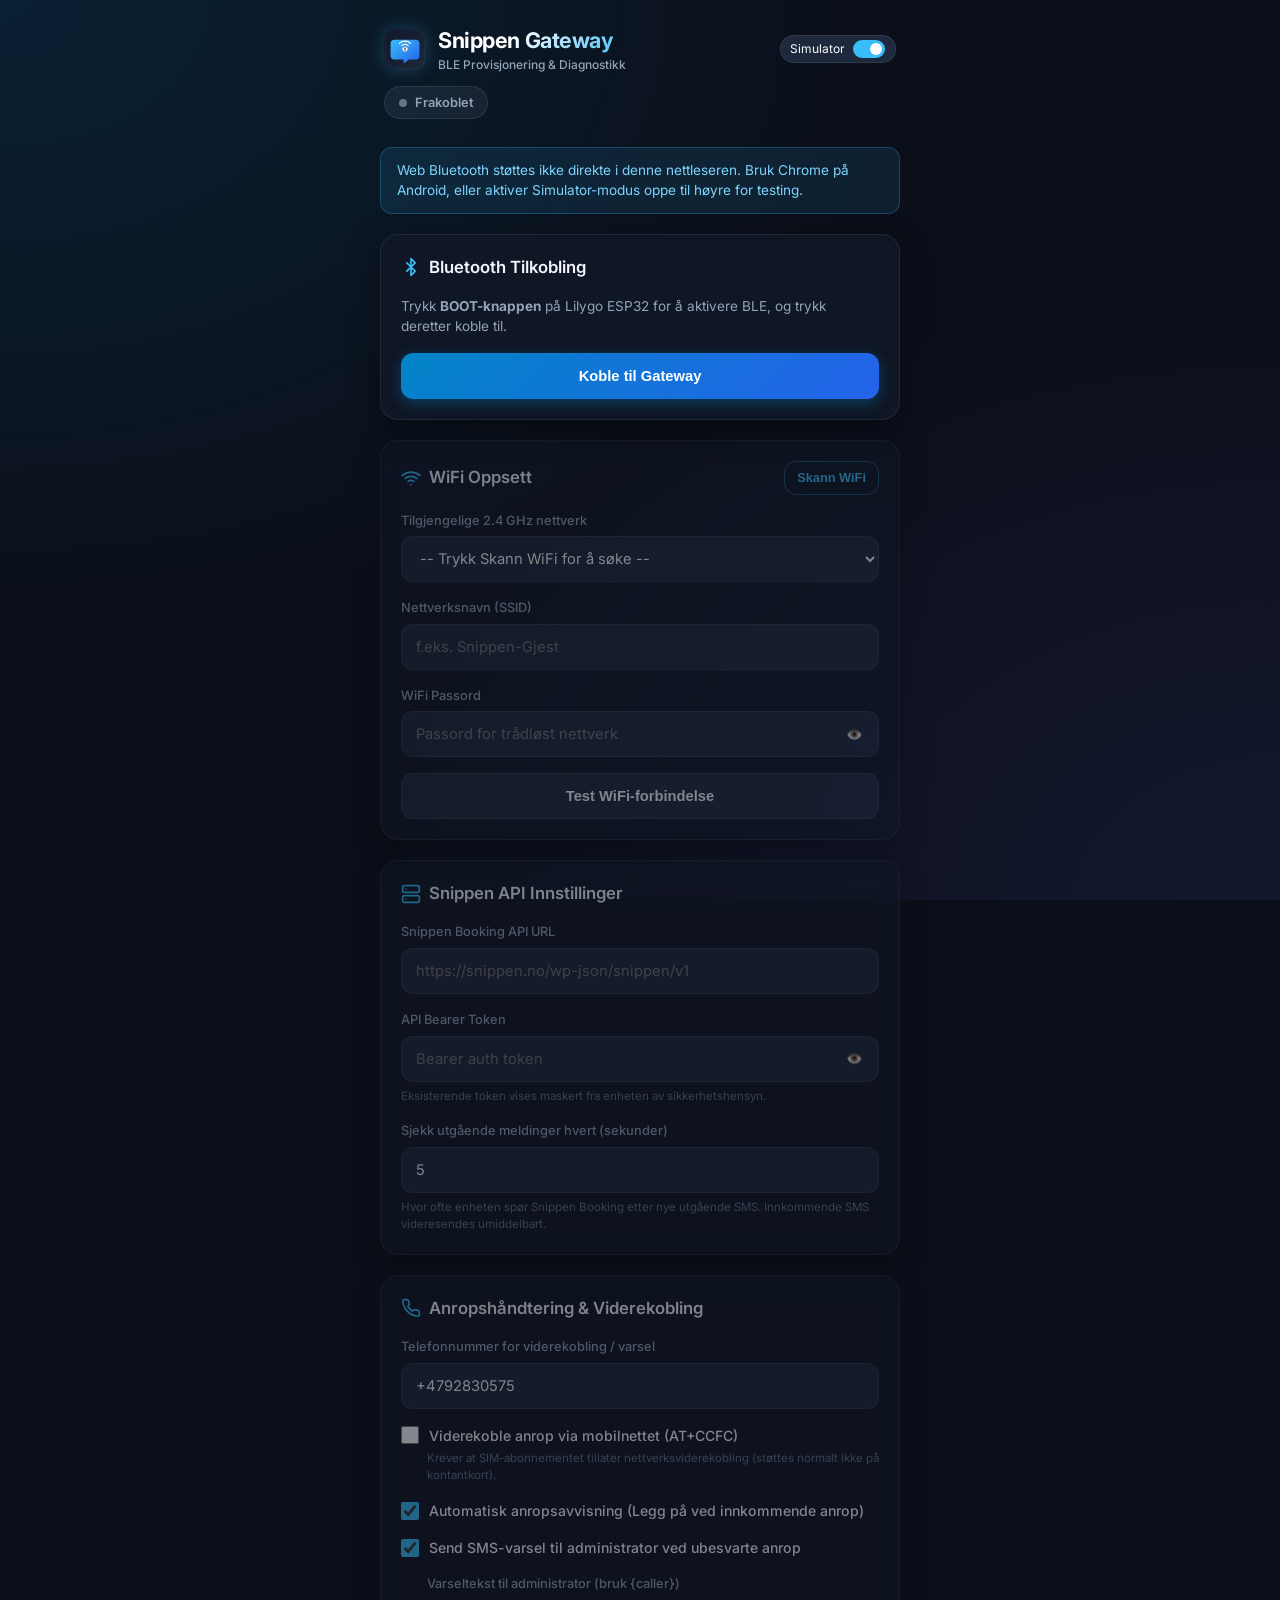
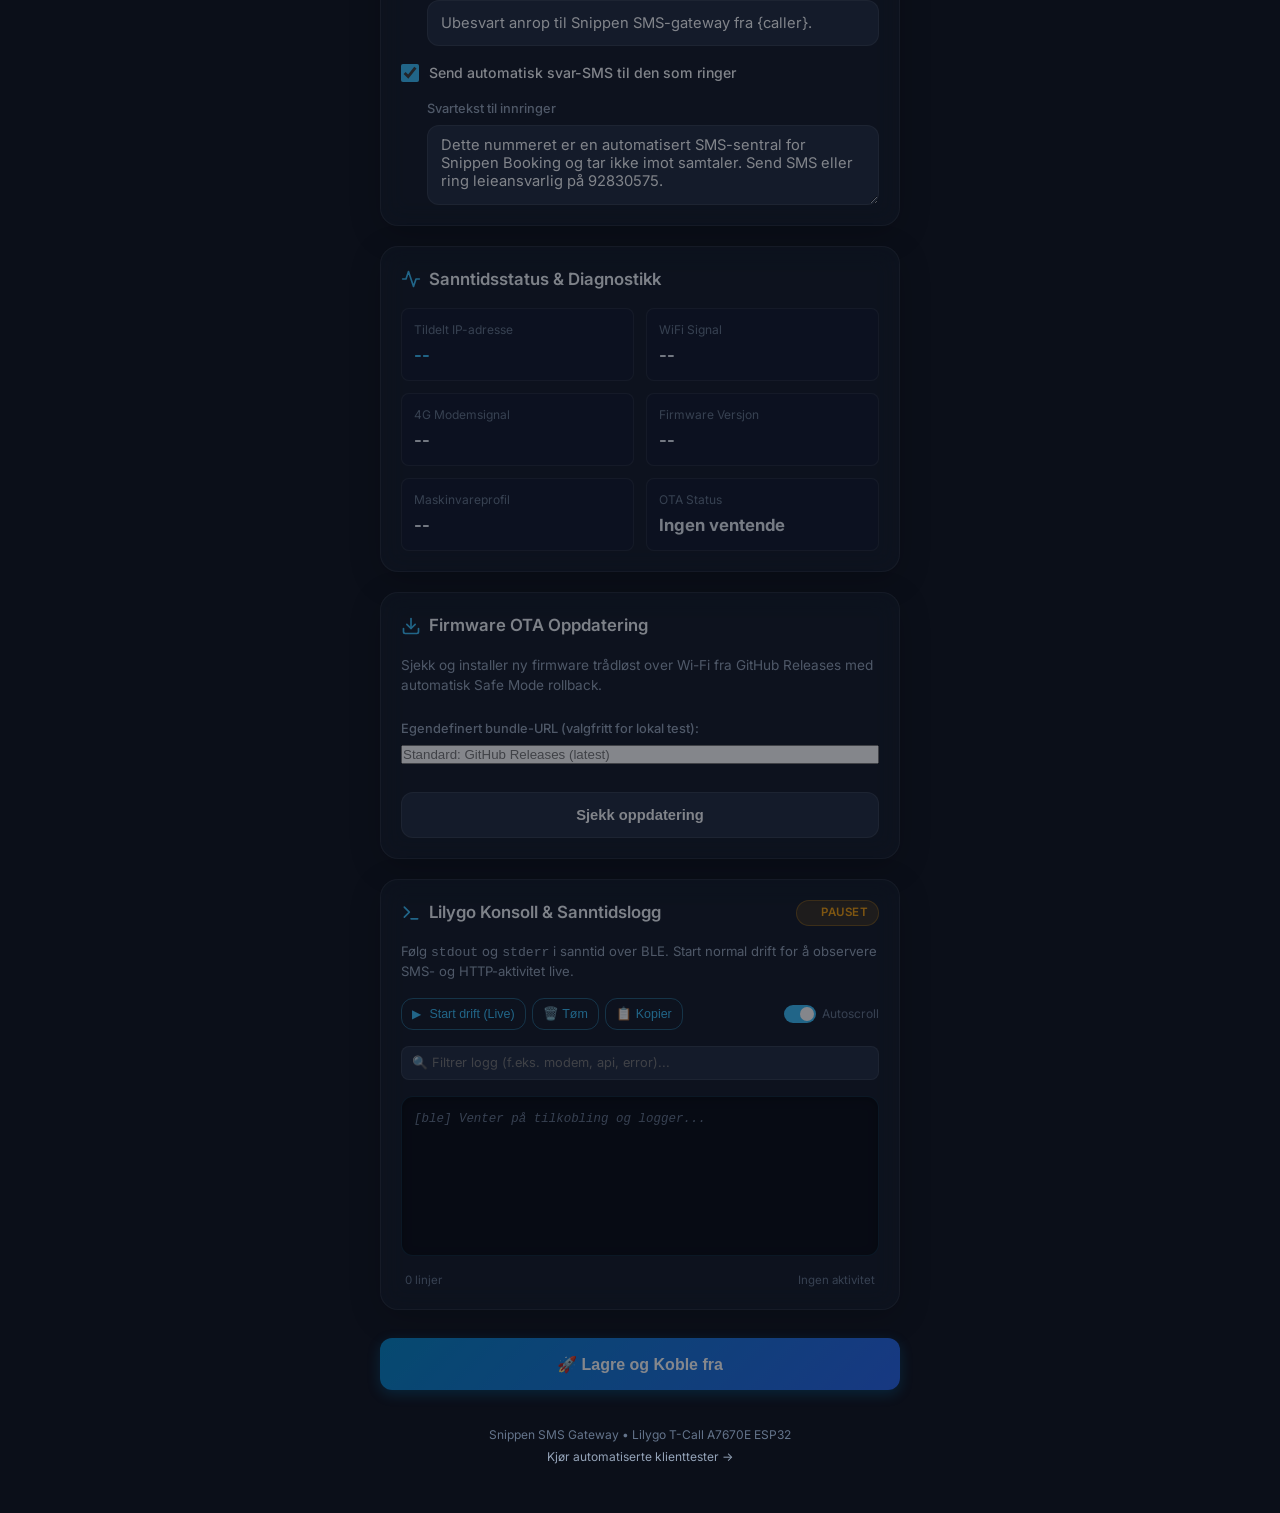
==== commit 8c95ad07: "(#129) Fix OTA bundle URL to GitHub Releases and add Wi-Fi check and URL override" ====
--- a/tools/web-config/index.html
+++ b/tools/web-config/index.html
@@ -285,6 +285,11 @@
         Sjekk og installer ny firmware trådløst over Wi-Fi fra GitHub Releases med automatisk Safe Mode rollback.
       </p>
 
+      <div class="form-group" style="margin-top: 8px; margin-bottom: 12px;">
+        <label for="input-ota-url" class="form-label" style="font-size: 0.8rem;">Egendefinert bundle-URL (valgfritt for lokal test):</label>
+        <input type="url" id="input-ota-url" class="form-input" placeholder="Standard: GitHub Releases (latest)" />
+      </div>
+
       <div class="btn-row">
         <button type="button" class="btn btn-secondary" id="btn-check-ota">
           <span class="spinner" id="spinner-check-ota"></span>
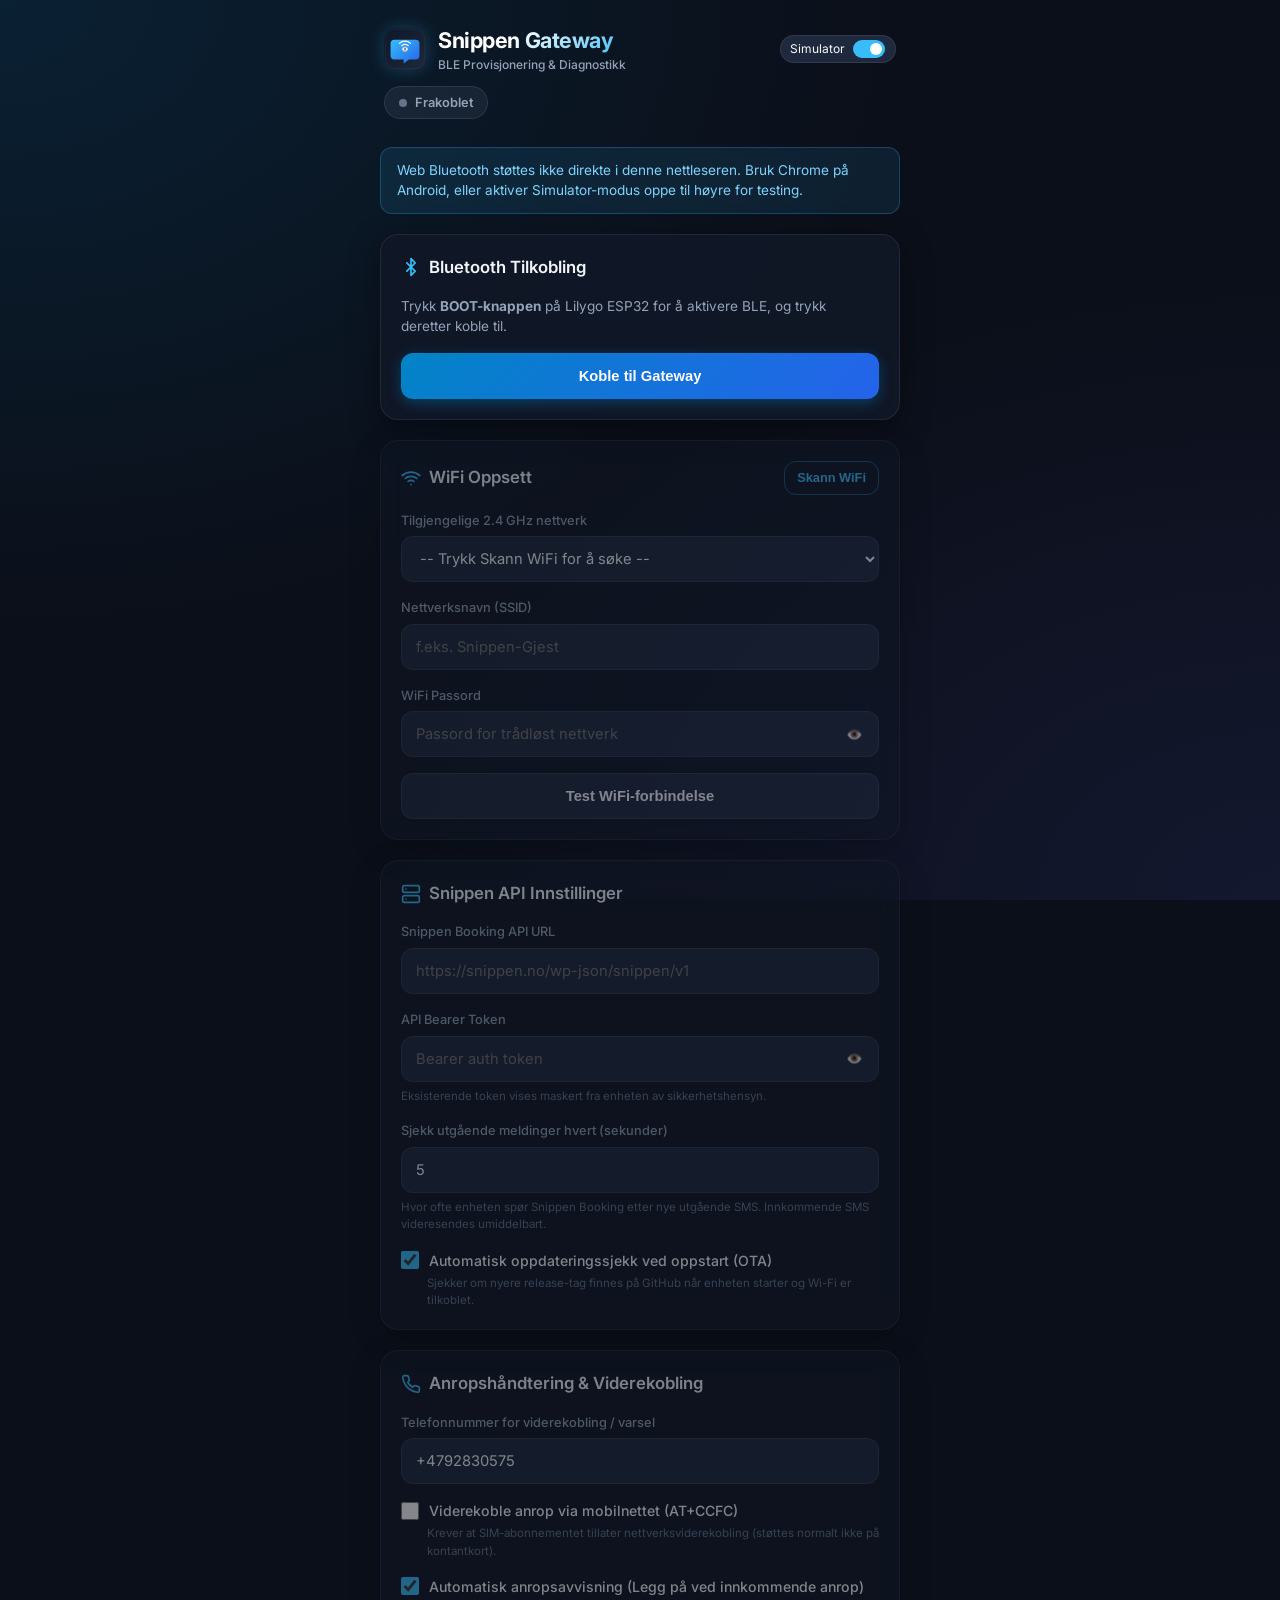
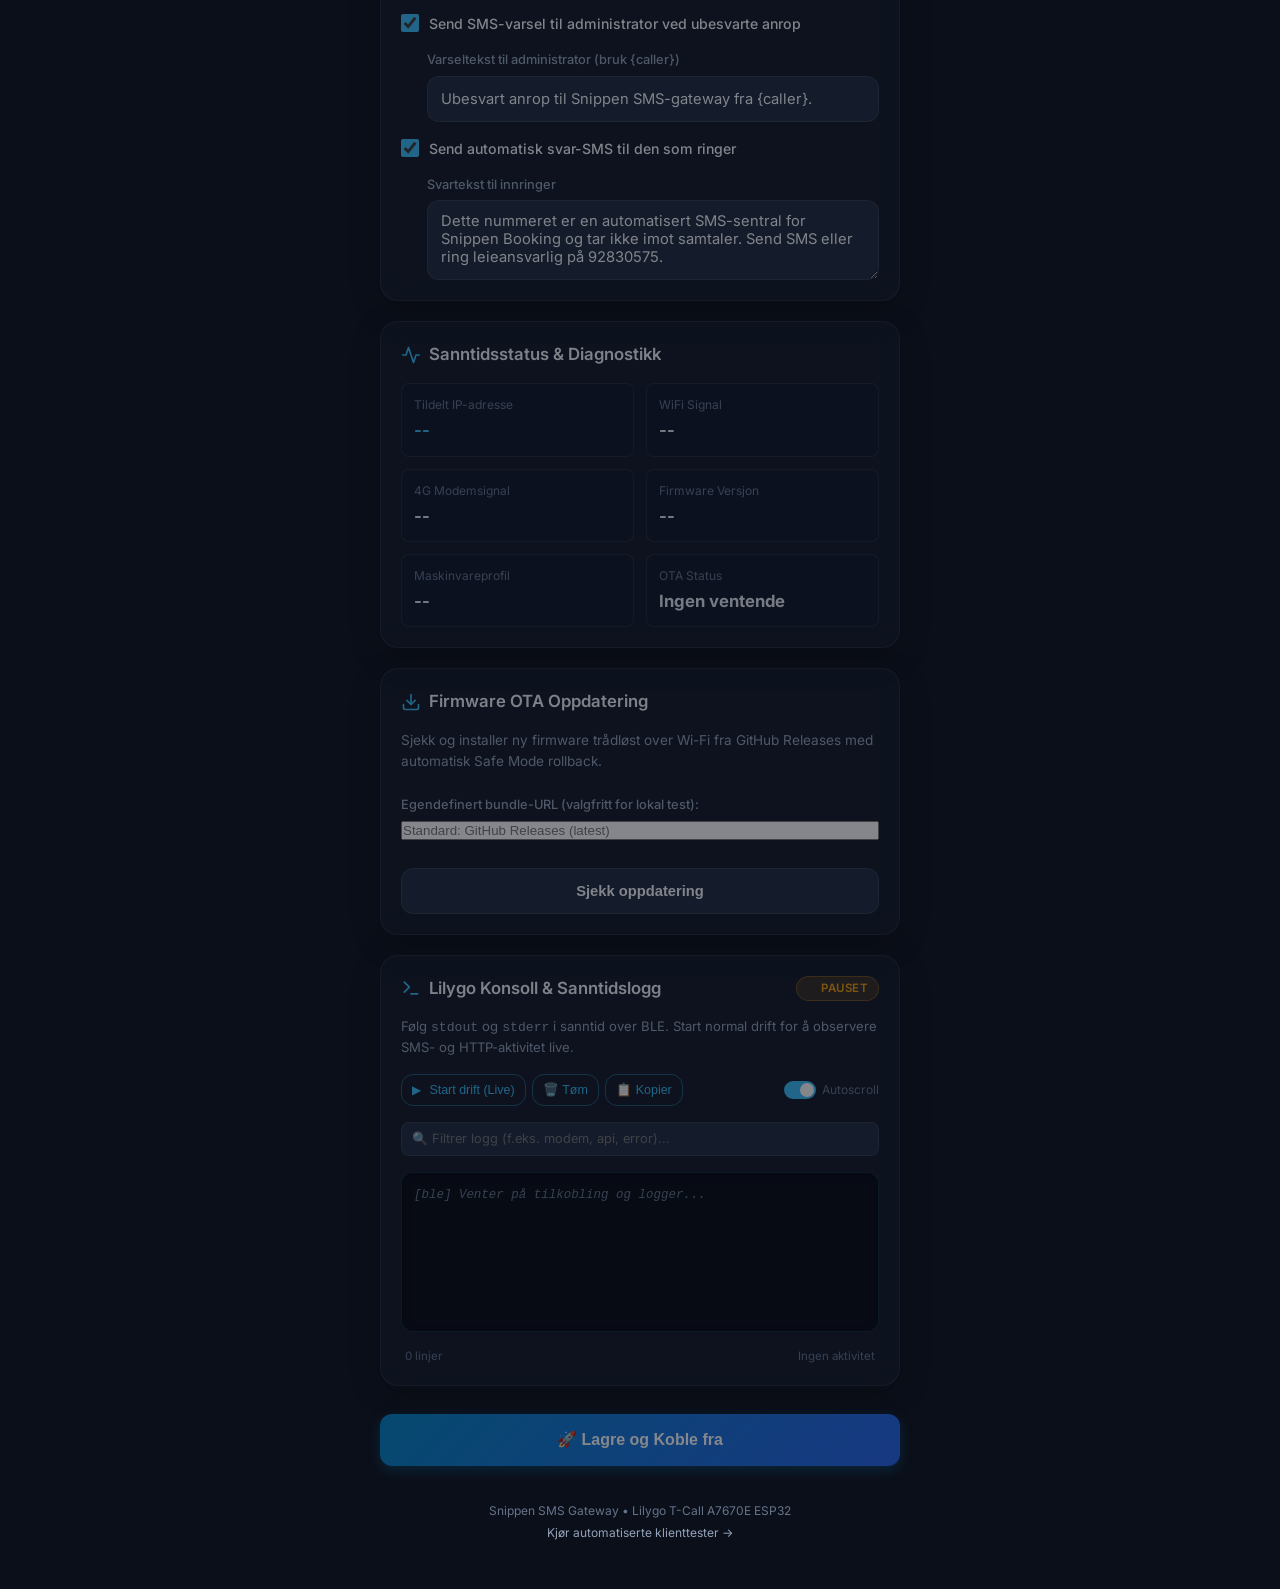
==== commit 8dcdfd25: "(#130) Firmware OTA Fase 4: Trigging av oppgradering via BLE Web UI og oppstartsjekk" ====
--- a/tools/web-config/index.html
+++ b/tools/web-config/index.html
@@ -169,6 +169,16 @@
           Hvor ofte enheten spør Snippen Booking etter nye utgående SMS. Innkommende SMS videresendes umiddelbart.
         </small>
       </div>
+
+      <div class="form-group" style="gap: 0.25rem;">
+        <label class="checkbox-label" for="ota-check-on-boot">
+          <input type="checkbox" id="ota-check-on-boot" checked>
+          <span>Automatisk oppdateringssjekk ved oppstart (OTA)</span>
+        </label>
+        <small style="font-size: 0.72rem; color: var(--text-muted); margin-left: 1.6rem;">
+          Sjekker om nyere release-tag finnes på GitHub når enheten starter og Wi-Fi er tilkoblet.
+        </small>
+      </div>
     </section>
 
     <!-- Card 4: Call Handling & Forwarding -->
@@ -266,6 +276,22 @@
           <span class="metric-val" id="tel-ota">Ingen ventende</span>
         </div>
       </div>
+
+      <!-- Notification banner when newer firmware is available (Issue #130) -->
+      <div id="ota-banner" class="ota-update-banner" style="display: none; margin-top: 1rem;">
+        <div class="ota-banner-content">
+          <span class="ota-banner-icon">🔔</span>
+          <div class="ota-banner-text">
+            <strong>Ny firmware tilgjengelig:</strong> <span id="ota-banner-version">--</span>
+            <div style="font-size: 0.75rem; color: var(--text-muted);">
+              Installert: <span id="ota-banner-installed">--</span>. Enheten kan oppgraderes over Wi-Fi.
+            </div>
+          </div>
+        </div>
+        <button type="button" class="btn btn-sm btn-primary" id="btn-banner-upgrade" style="margin-left: auto;">
+          🚀 Oppgrader firmware
+        </button>
+      </div>
     </section>
 
     <!-- Card: Firmware OTA Update -->
@@ -297,7 +323,7 @@
         </button>
         <button type="button" class="btn btn-primary" id="btn-start-ota" style="display: none;">
           <span class="spinner" id="spinner-start-ota"></span>
-          <span>Start OTA-oppdatering</span>
+          <span>🚀 Oppgrader firmware</span>
         </button>
       </div>
 
--- a/tools/web-config/css/styles.css
+++ b/tools/web-config/css/styles.css
@@ -684,3 +684,31 @@
   align-items: center;
   padding: 0 0.25rem;
 }
+
+/* OTA Update Banner (Issue #130) */
+.ota-update-banner {
+  display: flex;
+  align-items: center;
+  justify-content: space-between;
+  gap: 0.75rem;
+  background: linear-gradient(135deg, rgba(14, 165, 233, 0.15), rgba(59, 130, 246, 0.15));
+  border: 1px solid rgba(56, 189, 248, 0.4);
+  border-radius: var(--radius-sm);
+  padding: 0.85rem 1rem;
+  box-shadow: 0 4px 12px rgba(14, 165, 233, 0.1);
+  animation: fadeIn 0.3s ease-out;
+}
+
+.ota-banner-content {
+  display: flex;
+  align-items: center;
+  gap: 0.75rem;
+}
+
+.ota-banner-icon {
+  font-size: 1.4rem;
+}
+
+.ota-banner-text strong {
+  color: #38bdf8;
+}
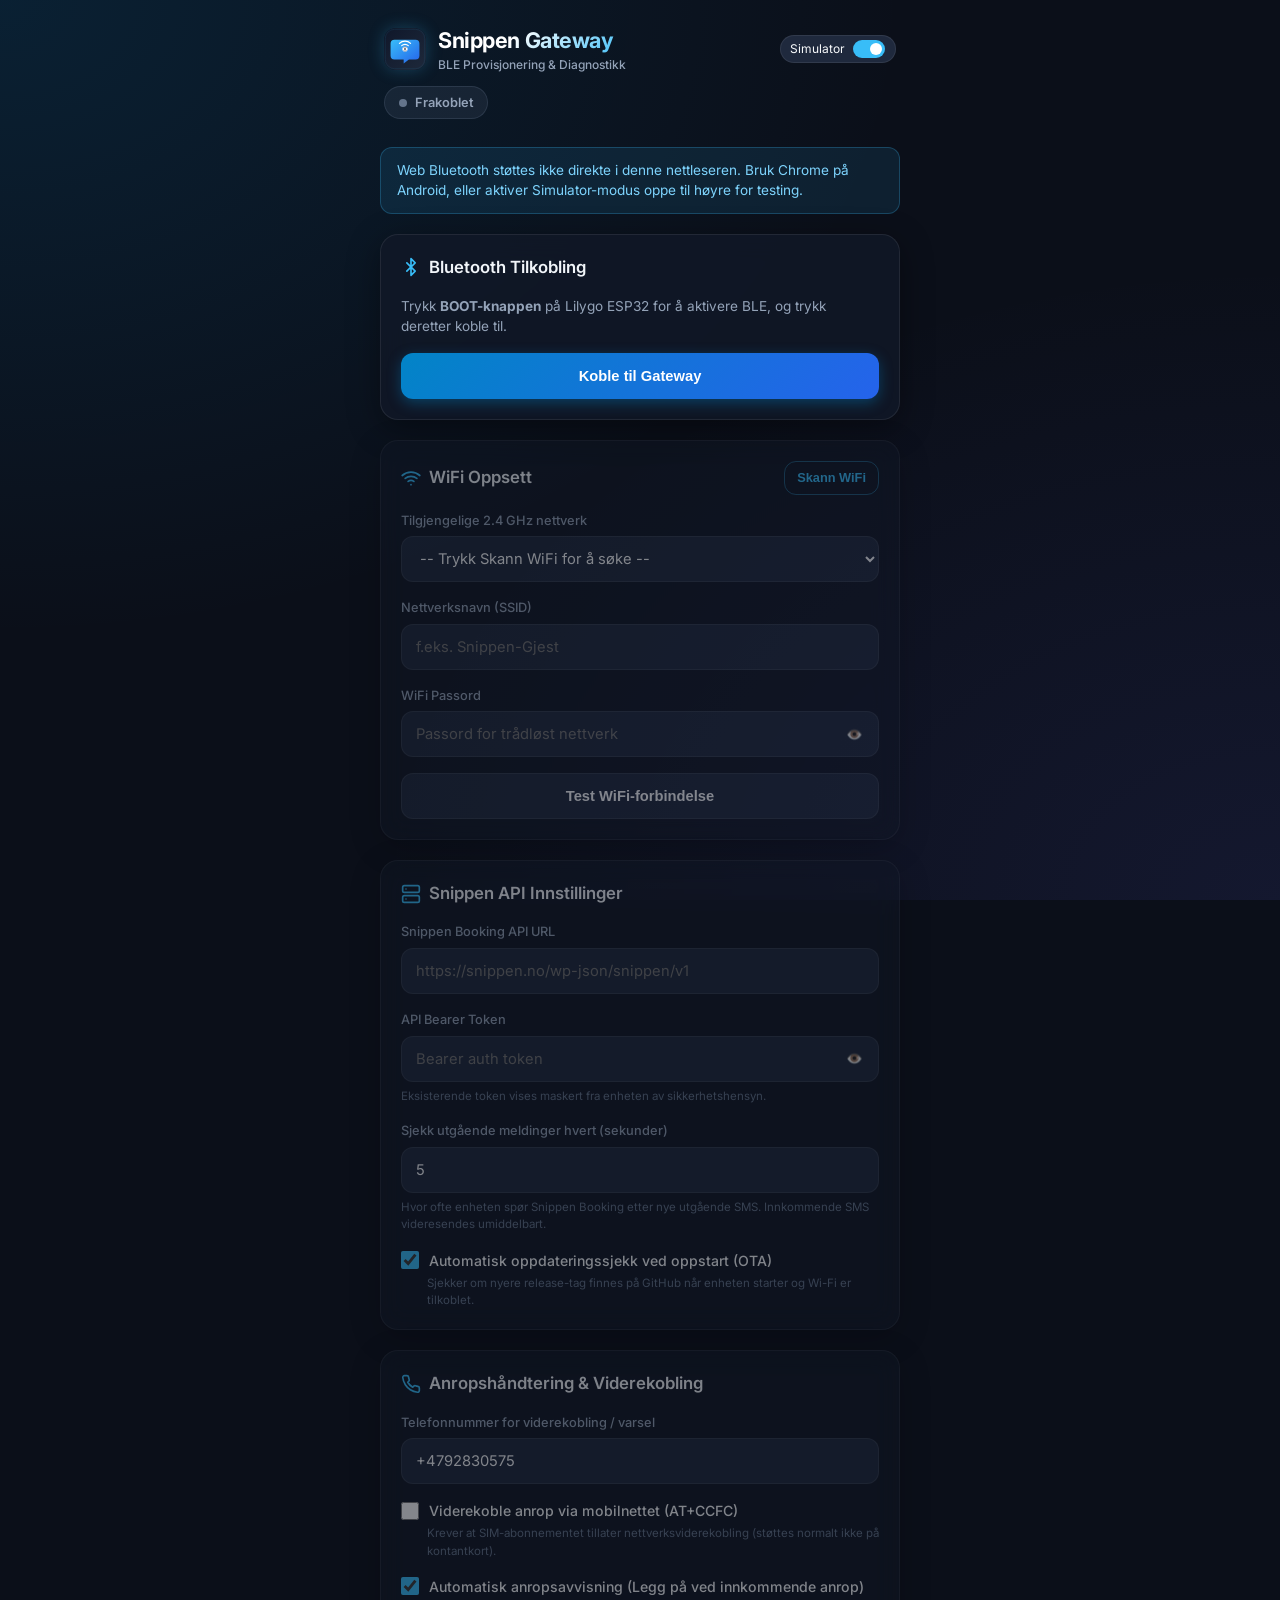
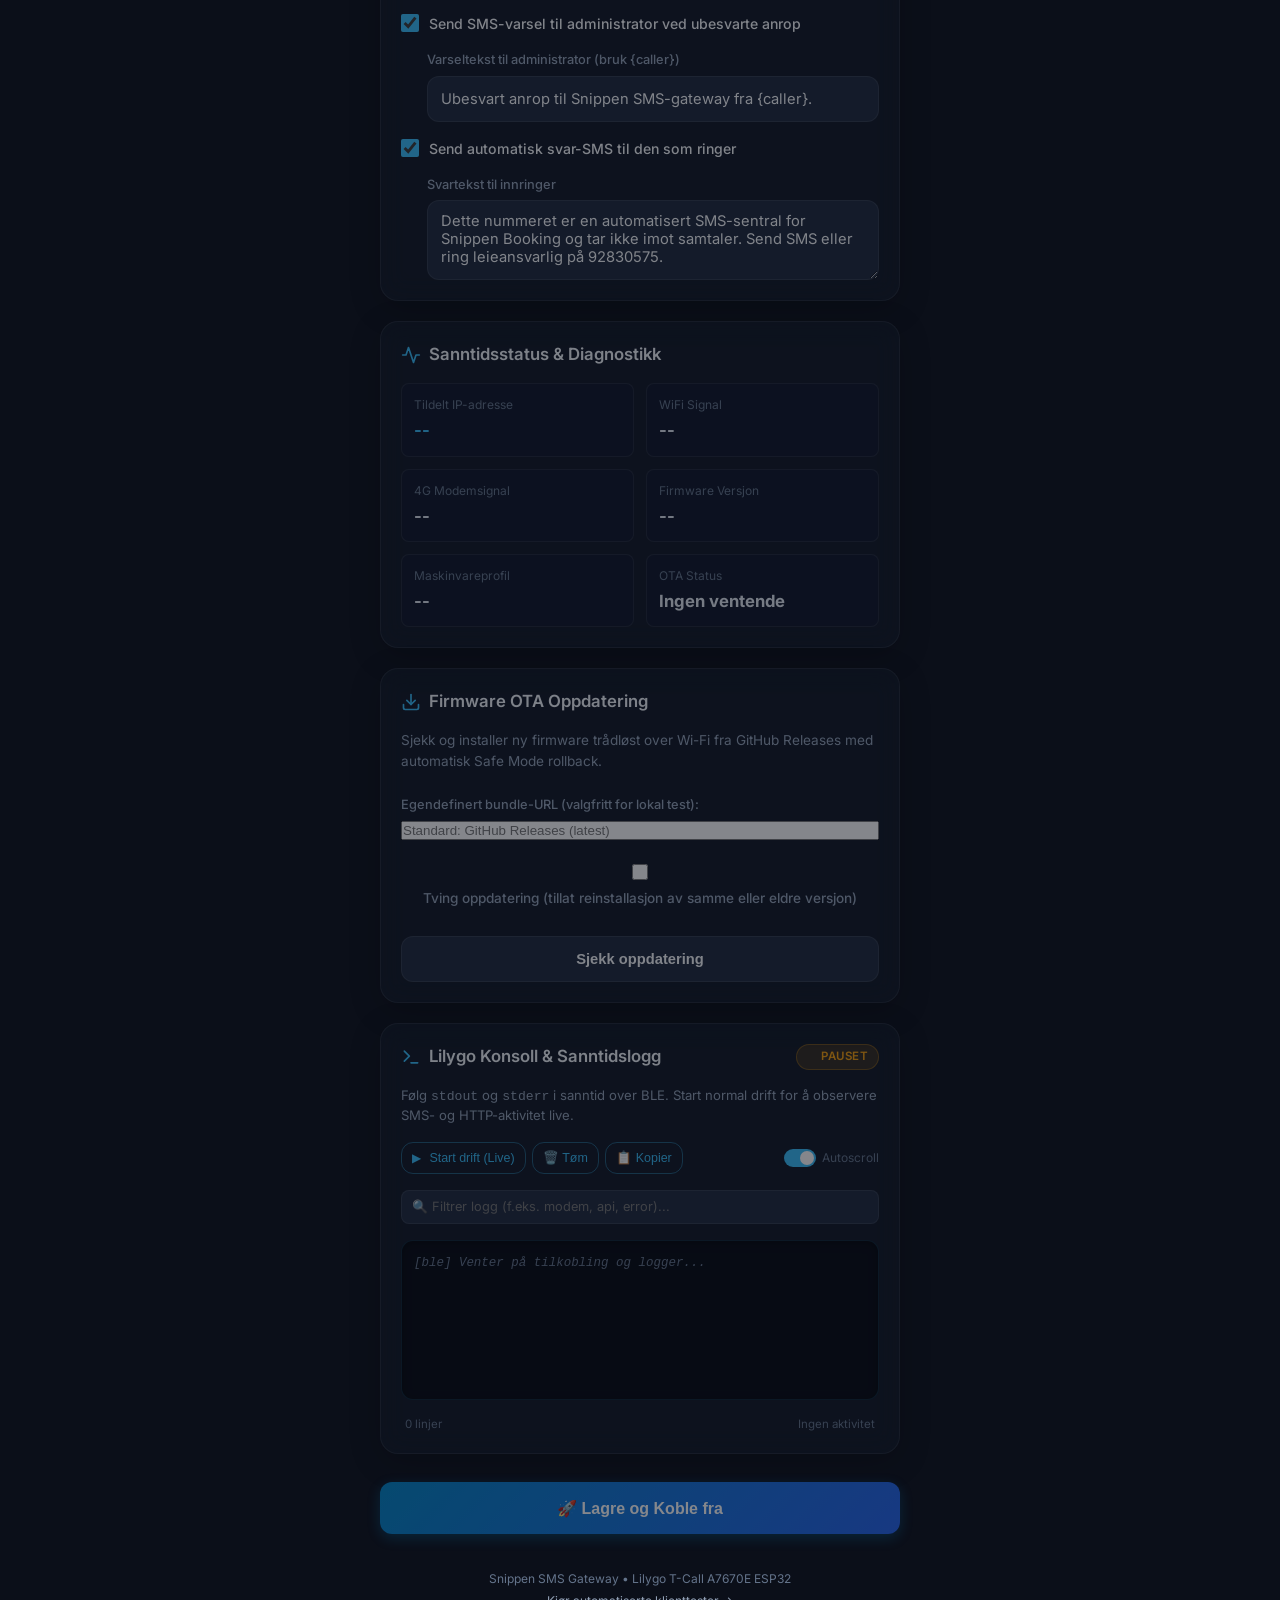
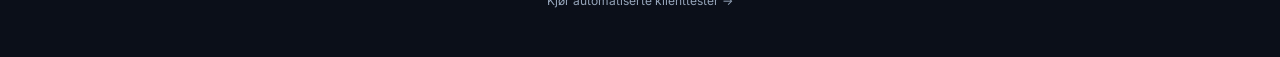
==== commit ddde7f47: "(#130) Add force OTA update option in Web Config companion app" ====
--- a/tools/web-config/index.html
+++ b/tools/web-config/index.html
@@ -311,9 +311,16 @@
         Sjekk og installer ny firmware trådløst over Wi-Fi fra GitHub Releases med automatisk Safe Mode rollback.
       </p>
 
-      <div class="form-group" style="margin-top: 8px; margin-bottom: 12px;">
+      <div class="form-group" style="margin-top: 8px; margin-bottom: 8px;">
         <label for="input-ota-url" class="form-label" style="font-size: 0.8rem;">Egendefinert bundle-URL (valgfritt for lokal test):</label>
         <input type="url" id="input-ota-url" class="form-input" placeholder="Standard: GitHub Releases (latest)" />
+      </div>
+
+      <div class="form-group" style="margin-bottom: 12px; display: flex; align-items: center; gap: 8px;">
+        <input type="checkbox" id="check-ota-force" style="cursor: pointer; width: 16px; height: 16px;" />
+        <label for="check-ota-force" class="form-label" style="margin-bottom: 0; font-size: 0.85rem; cursor: pointer;">
+          Tving oppdatering (tillat reinstallasjon av samme eller eldre versjon)
+        </label>
       </div>
 
       <div class="btn-row">
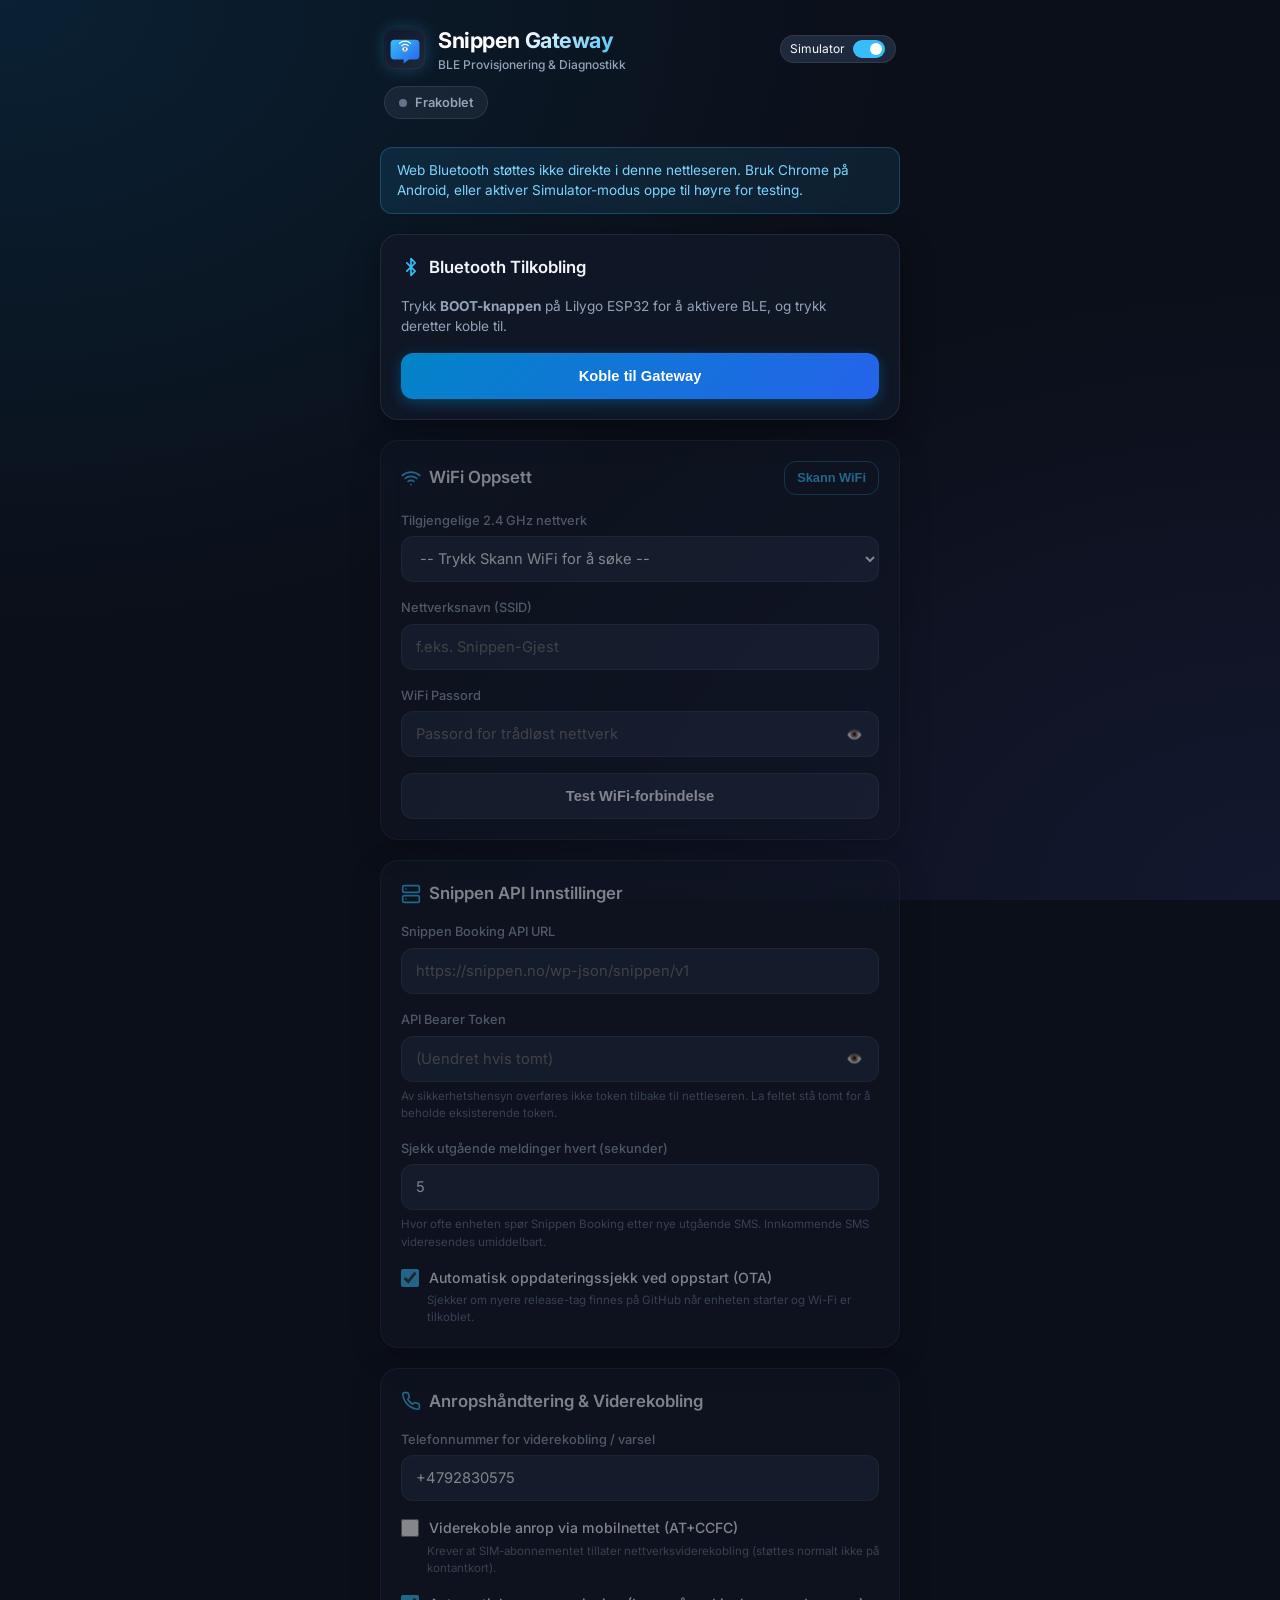
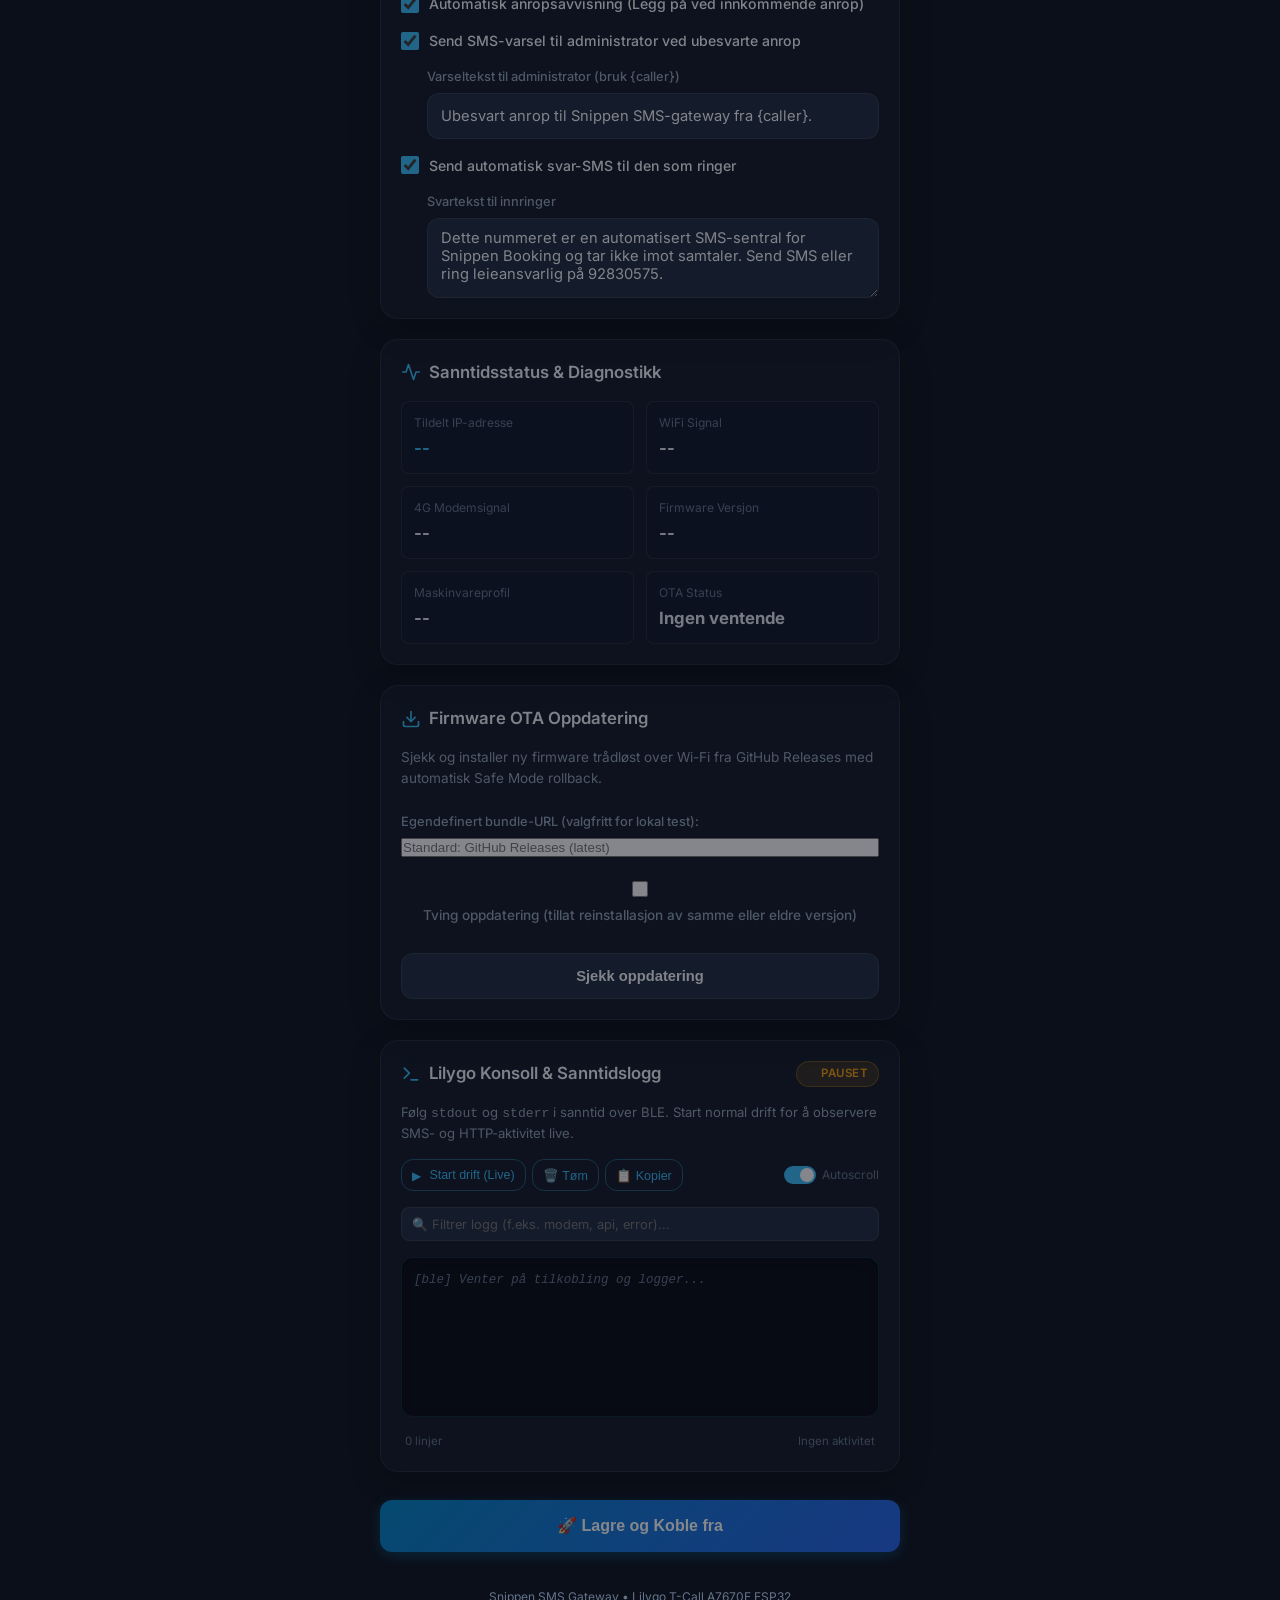
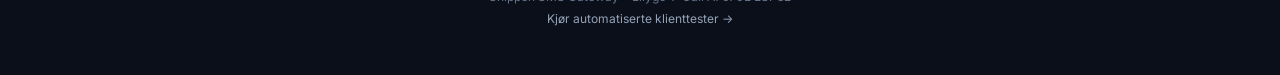
==== commit e2704893: "(#141) Fix BLE GATT config truncation, API token shielding, and Wi-Fi scan stability" ====
--- a/tools/web-config/index.html
+++ b/tools/web-config/index.html
@@ -113,7 +113,7 @@
       <div class="form-group">
         <label for="wifi-password">WiFi Passord</label>
         <div class="input-wrapper">
-          <input type="password" id="wifi-password" placeholder="Passord for trådløst nettverk">
+          <input type="password" id="wifi-password" autocomplete="new-password" placeholder="Passord for trådløst nettverk">
           <button type="button" class="toggle-password-btn" id="btn-toggle-wifi-pw" title="Vis/skjul passord">
             👁️
           </button>
@@ -152,13 +152,13 @@
       <div class="form-group">
         <label for="api-token">API Bearer Token</label>
         <div class="input-wrapper">
-          <input type="password" id="api-token" placeholder="Bearer auth token">
+          <input type="password" id="api-token" autocomplete="new-password" placeholder="(Uendret hvis tomt)">
           <button type="button" class="toggle-password-btn" id="btn-toggle-api-token" title="Vis/skjul token">
             👁️
           </button>
         </div>
         <small style="font-size: 0.72rem; color: var(--text-muted);">
-          Eksisterende token vises maskert fra enheten av sikkerhetshensyn.
+          Av sikkerhetshensyn overføres ikke token tilbake til nettleseren. La feltet stå tomt for å beholde eksisterende token.
         </small>
       </div>
 
